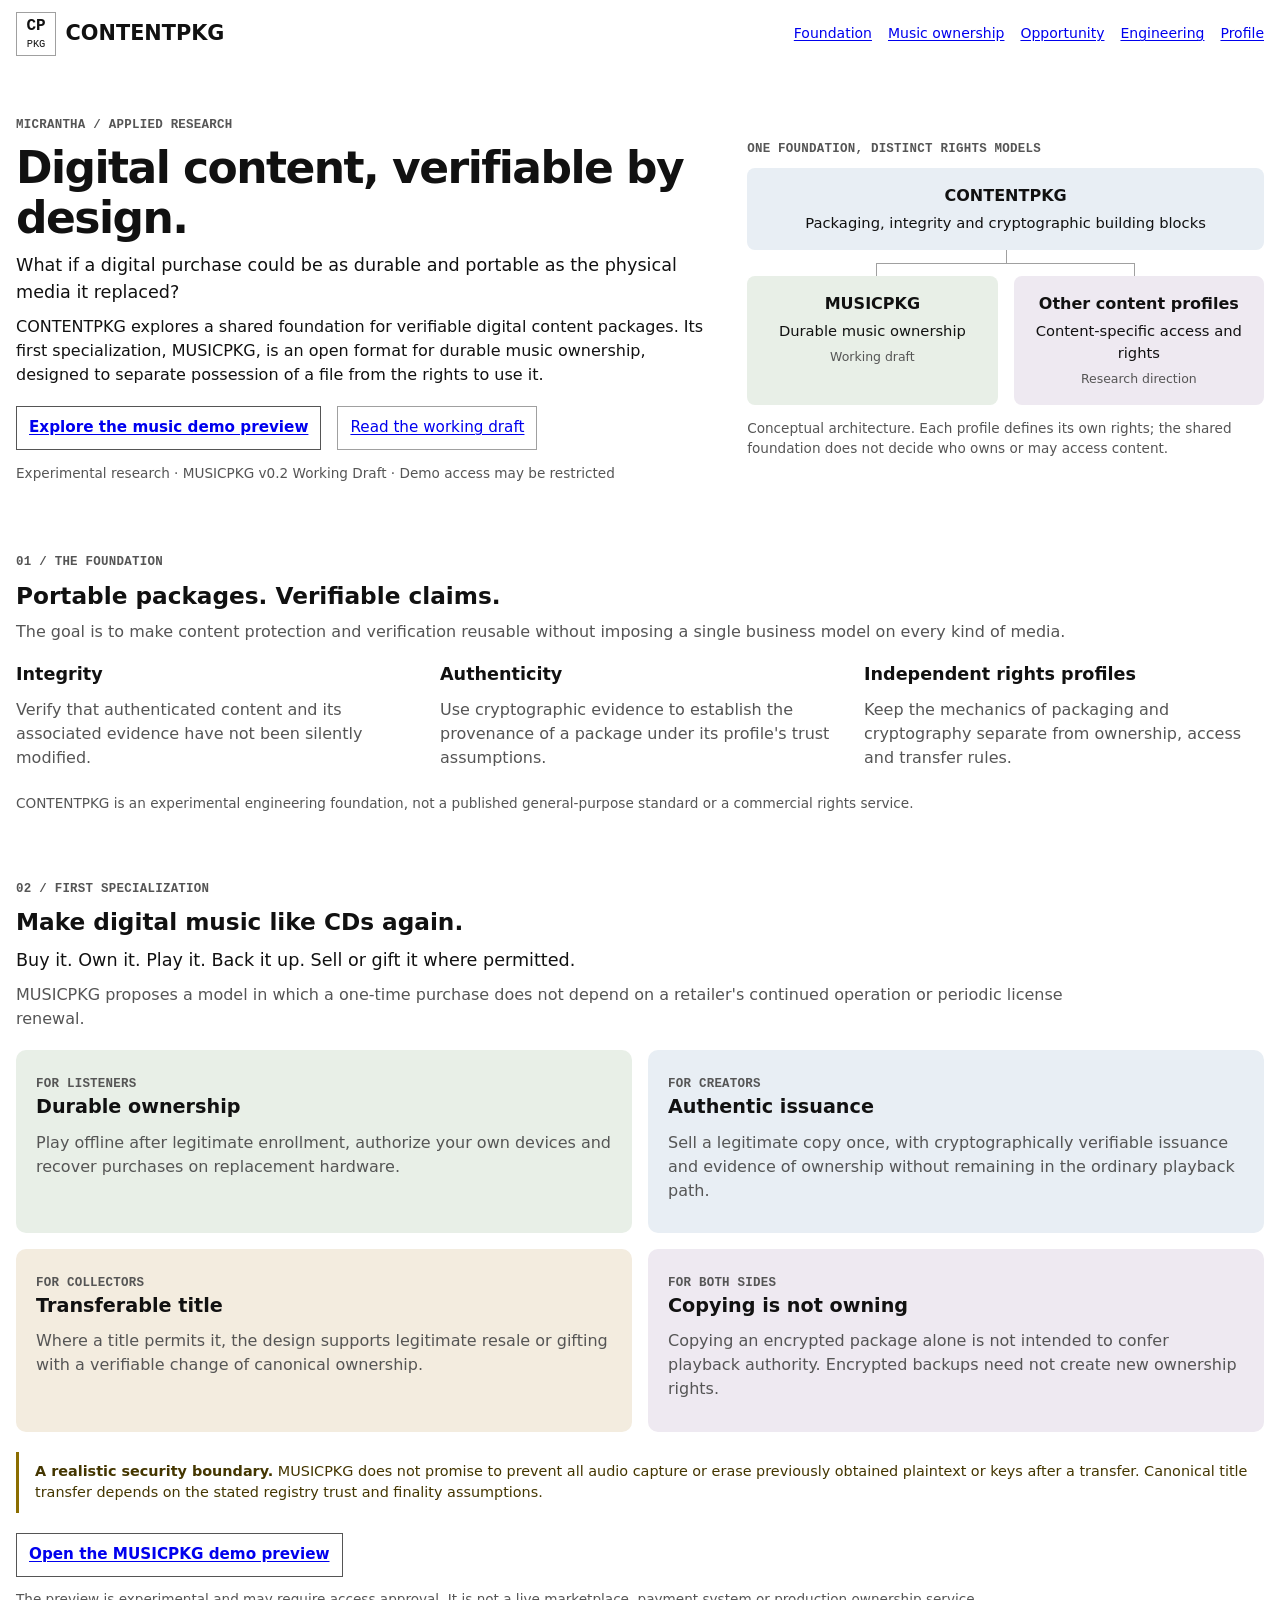
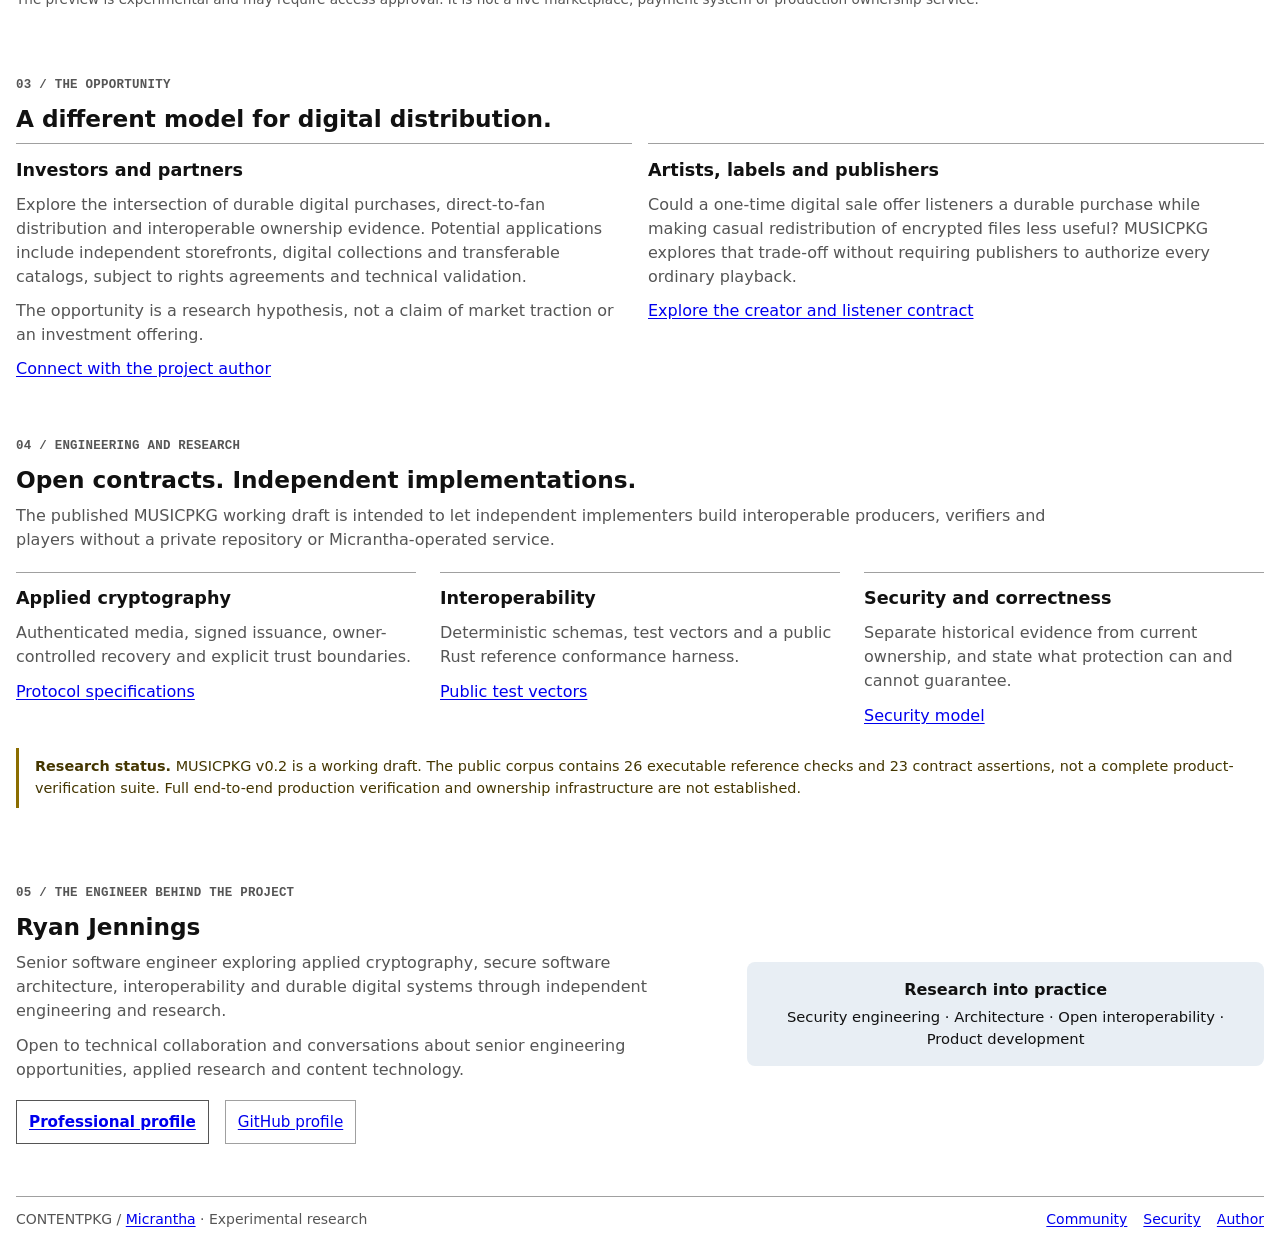
==== site/index.html @ 8ac3fd5c "feat(site): introduce Contentpkg public landing page" ====
<!doctype html>
<html lang="en" data-phyllotaxis-profile="utility" data-phyllotaxis-scheme="light">
<head>
  <!-- SPDX-License-Identifier: Apache-2.0 -->
  <meta charset="utf-8">
  <meta name="viewport" content="width=device-width, initial-scale=1">
  <meta name="theme-color" content="#ffffff">
  <meta name="description" content="CONTENTPKG explores verifiable digital content packaging. MUSICPKG is its first specialization: an open working draft for durable digital music ownership.">
  <title>CONTENTPKG — Digital content, verifiable by design</title>
  <link rel="icon" href="favicon.svg" type="image/svg+xml">
  <link rel="stylesheet" href="style.css">
</head>
<body>
  <a class="skip" href="#main">Skip to content</a>
  <header class="wrap nav">
    <a class="brand" href="./"><span class="mark" aria-hidden="true">CP<small>PKG</small></span> CONTENTPKG</a>
    <nav aria-label="Main navigation">
      <a href="#foundation">Foundation</a>
      <a href="#music">Music ownership</a>
      <a href="#opportunity">Opportunity</a>
      <a href="#engineering">Engineering</a>
      <a href="https://ryanjennin.gs/">Profile</a>
    </nav>
  </header>
  <main id="main">
    <section class="wrap hero">
      <div>
        <p class="eyebrow">Micrantha / applied research</p>
        <h1>Digital content, verifiable by design.</h1>
        <p class="lede">What if a digital purchase could be as durable and portable as the physical media it replaced?</p>
        <p>CONTENTPKG explores a shared foundation for verifiable digital content packages. Its first specialization, MUSICPKG, is an open format for durable music ownership, designed to separate possession of a file from the rights to use it.</p>
        <div class="actions">
          <a class="button primary" href="https://demo.musicpkg.micrantha.com/">Explore the music demo preview</a>
          <a class="button" href="https://github.com/hackelia-micrantha/musicpkg-community">Read the working draft</a>
        </div>
        <p class="meta">Experimental research · MUSICPKG v0.2 Working Draft · Demo access may be restricted</p>
      </div>
      <figure class="model">
        <figcaption class="eyebrow">One foundation, distinct rights models</figcaption>
        <div class="node blue"><strong>CONTENTPKG</strong><span>Packaging, integrity and cryptographic building blocks</span></div>
        <div class="connector" aria-hidden="true"></div>
        <div class="model-pair">
          <div class="node green"><strong>MUSICPKG</strong><span>Durable music ownership</span><small>Working draft</small></div>
          <div class="node lilac"><strong>Other content profiles</strong><span>Content-specific access and rights</span><small>Research direction</small></div>
        </div>
        <p class="meta">Conceptual architecture. Each profile defines its own rights; the shared foundation does not decide who owns or may access content.</p>
      </figure>
    </section>
    <section class="wrap section" id="foundation">
      <p class="eyebrow">01 / The foundation</p>
      <h2>Portable packages. Verifiable claims.</h2>
      <p class="intro">The goal is to make content protection and verification reusable without imposing a single business model on every kind of media.</p>
      <div class="grid three">
        <article><h3>Integrity</h3><p>Verify that authenticated content and its associated evidence have not been silently modified.</p></article>
        <article><h3>Authenticity</h3><p>Use cryptographic evidence to establish the provenance of a package under its profile's trust assumptions.</p></article>
        <article><h3>Independent rights profiles</h3><p>Keep the mechanics of packaging and cryptography separate from ownership, access and transfer rules.</p></article>
      </div>
      <p class="meta">CONTENTPKG is an experimental engineering foundation, not a published general-purpose standard or a commercial rights service.</p>
    </section>
    <section class="wrap section" id="music">
      <p class="eyebrow">02 / First specialization</p>
      <h2>Make digital music like CDs again.</h2>
      <p class="lede">Buy it. Own it. Play it. Back it up. Sell or gift it where permitted.</p>
      <p class="intro">MUSICPKG proposes a model in which a one-time purchase does not depend on a retailer's continued operation or periodic license renewal.</p>
      <div class="grid two">
        <article class="panel green"><span class="eyebrow">For listeners</span><h3>Durable ownership</h3><p>Play offline after legitimate enrollment, authorize your own devices and recover purchases on replacement hardware.</p></article>
        <article class="panel blue"><span class="eyebrow">For creators</span><h3>Authentic issuance</h3><p>Sell a legitimate copy once, with cryptographically verifiable issuance and evidence of ownership without remaining in the ordinary playback path.</p></article>
        <article class="panel sand"><span class="eyebrow">For collectors</span><h3>Transferable title</h3><p>Where a title permits it, the design supports legitimate resale or gifting with a verifiable change of canonical ownership.</p></article>
        <article class="panel lilac"><span class="eyebrow">For both sides</span><h3>Copying is not owning</h3><p>Copying an encrypted package alone is not intended to confer playback authority. Encrypted backups need not create new ownership rights.</p></article>
      </div>
      <div class="note"><strong>A realistic security boundary.</strong> MUSICPKG does not promise to prevent all audio capture or erase previously obtained plaintext or keys after a transfer. Canonical title transfer depends on the stated registry trust and finality assumptions.</div>
      <p><a class="button primary" href="https://demo.musicpkg.micrantha.com/">Open the MUSICPKG demo preview</a></p>
      <p class="meta">The preview is experimental and may require access approval. It is not a live marketplace, payment system or production ownership service.</p>
    </section>
    <section class="wrap section" id="opportunity">
      <p class="eyebrow">03 / The opportunity</p>
      <h2>A different model for digital distribution.</h2>
      <div class="grid two">
        <article class="edge"><h3>Investors and partners</h3><p>Explore the intersection of durable digital purchases, direct-to-fan distribution and interoperable ownership evidence. Potential applications include independent storefronts, digital collections and transferable catalogs, subject to rights agreements and technical validation.</p><p>The opportunity is a research hypothesis, not a claim of market traction or an investment offering.</p><a href="https://ryanjennin.gs/">Connect with the project author</a></article>
        <article class="edge"><h3>Artists, labels and publishers</h3><p>Could a one-time digital sale offer listeners a durable purchase while making casual redistribution of encrypted files less useful? MUSICPKG explores that trade-off without requiring publishers to authorize every ordinary playback.</p><a href="https://github.com/hackelia-micrantha/musicpkg-community/blob/main/PRODUCT.md">Explore the creator and listener contract</a></article>
      </div>
    </section>
    <section class="wrap section" id="engineering">
      <p class="eyebrow">04 / Engineering and research</p>
      <h2>Open contracts. Independent implementations.</h2>
      <p class="intro">The published MUSICPKG working draft is intended to let independent implementers build interoperable producers, verifiers and players without a private repository or Micrantha-operated service.</p>
      <div class="grid three">
        <article class="edge"><h3>Applied cryptography</h3><p>Authenticated media, signed issuance, owner-controlled recovery and explicit trust boundaries.</p><a href="https://github.com/hackelia-micrantha/musicpkg-community/tree/main/spec">Protocol specifications</a></article>
        <article class="edge"><h3>Interoperability</h3><p>Deterministic schemas, test vectors and a public Rust reference conformance harness.</p><a href="https://github.com/hackelia-micrantha/musicpkg-community/tree/main/test-vectors">Public test vectors</a></article>
        <article class="edge"><h3>Security and correctness</h3><p>Separate historical evidence from current ownership, and state what protection can and cannot guarantee.</p><a href="https://github.com/hackelia-micrantha/musicpkg-community/blob/main/SECURITY.md">Security model</a></article>
      </div>
      <div class="note"><strong>Research status.</strong> MUSICPKG v0.2 is a working draft. The public corpus contains 26 executable reference checks and 23 contract assertions, not a complete product-verification suite. Full end-to-end production verification and ownership infrastructure are not established.</div>
    </section>
    <section class="wrap section about" id="about">
      <div>
        <p class="eyebrow">05 / The engineer behind the project</p>
        <h2>Ryan Jennings</h2>
        <p>Senior software engineer exploring applied cryptography, secure software architecture, interoperability and durable digital systems through independent engineering and research.</p>
        <p>Open to technical collaboration and conversations about senior engineering opportunities, applied research and content technology.</p>
        <div class="actions"><a class="button primary" href="https://ryanjennin.gs/">Professional profile</a><a class="button" href="https://github.com/ryjen">GitHub profile</a></div>
      </div>
      <div class="node blue"><strong>Research into practice</strong><span>Security engineering · Architecture · Open interoperability · Product development</span></div>
    </section>
  </main>
  <footer class="wrap footer">
    <p>CONTENTPKG / <a href="https://micrantha.com/">Micrantha</a> · Experimental research</p>
    <nav aria-label="Footer navigation"><a href="https://github.com/hackelia-micrantha/musicpkg-community">Community</a><a href="https://github.com/hackelia-micrantha/musicpkg-community/blob/main/SECURITY.md">Security</a><a href="https://ryanjennin.gs/">Author</a></nav>
  </footer>
</body>
</html>
---- site/style.css ----
/* SPDX-License-Identifier: Apache-2.0 */
:root {
  color-scheme: light;
  --canvas: #fff;
  --ink: #111;
  --muted: #555;
  --border: #a0a0a0;
  --link: #0000ee;
  --visited: #551a8b;
  --green: #e8efe7;
  --blue: #e8eef4;
  --sand: #f3ecdf;
  --lilac: #eee9f1;
  font-family: system-ui, -apple-system, BlinkMacSystemFont, "Segoe UI", sans-serif;
  line-height: 1.5;
  color: var(--ink);
  background: var(--canvas);
}
* { box-sizing: border-box; }
body { margin: 0; }
a { color: var(--link); text-underline-offset: .15em; overflow-wrap: anywhere; }
a:visited { color: var(--visited); }
a:hover { text-decoration-thickness: 2px; }
a:focus-visible { outline: 3px solid var(--ink); outline-offset: 3px; }
.skip { position: absolute; top: .5rem; left: 1rem; padding: .5rem; background: var(--canvas); transform: translateY(-200%); }
.skip:focus { transform: none; }
.wrap { width: min(82rem, calc(100% - 2rem)); margin-inline: auto; }
.nav, .footer { display: flex; align-items: center; justify-content: space-between; flex-wrap: wrap; gap: .8rem 1.5rem; padding-block: .75rem; }
nav, .actions { display: flex; flex-wrap: wrap; gap: .65rem 1rem; align-items: center; }
nav { font-size: .875rem; }
.brand { display: inline-flex; gap: .6rem; align-items: center; font-size: 1.3rem; font-weight: 700; color: var(--ink); text-decoration: none; }
.brand:visited { color: var(--ink); }
.mark { border: 1px solid var(--border); padding: .3rem; text-align: center; min-width: 2.5rem; font: 700 1rem/1.1 ui-monospace, monospace; }
.mark small { display: block; font-size: .65rem; font-weight: 400; margin-top: .2rem; }
.hero, .about { display: grid; grid-template-columns: minmax(0, 1.15fr) minmax(0, .85fr); align-items: center; gap: 2rem; }
.hero { padding-block: 3rem 2rem; }
.section { padding-block: 1.75rem; }
h1, h2, h3, p { margin: 0 0 .65rem; }
h1 { font-size: clamp(1.75rem, 4vw, 2.75rem); line-height: 1.12; letter-spacing: -.035em; }
h2 { font-size: 1.45rem; line-height: 1.25; }
h3 { font-size: 1.1rem; line-height: 1.35; }
.eyebrow { font: 600 .78rem/1.5 ui-monospace, SFMono-Regular, Menlo, monospace; text-transform: uppercase; color: var(--muted); margin-bottom: .55rem; letter-spacing: .02em; }
.lede { font-size: 1.1rem; max-width: 44rem; }
.intro { color: var(--muted); max-width: 66rem; margin-bottom: 1.2rem; }
.meta { color: var(--muted); font-size: .85rem; margin-top: .8rem; }
.actions { margin-top: 1.15rem; }
.button { display: inline-flex; align-items: center; min-height: 44px; border: 1px solid var(--border); background: var(--canvas); padding: .4rem .75rem; font-size: .95rem; }
.primary { border-color: var(--muted); font-weight: 700; }
.model { margin: 0; min-width: 0; }
.node { text-align: center; padding: 1rem .7rem; border-radius: 8px; overflow-wrap: anywhere; }
.node strong, .node span, .node small { display: block; }
.node span { margin-top: .25rem; font-size: .92rem; }
.node small { margin-top: .4rem; color: var(--muted); font-size: .78rem; }
.connector { height: 1.6rem; position: relative; }
.connector::before { content: ""; position: absolute; left: 50%; height: 50%; border-left: 1px solid var(--border); }
.connector::after { content: ""; position: absolute; top: 50%; bottom: 0; left: 25%; right: 25%; border: 1px solid var(--border); border-bottom: 0; }
.model-pair, .grid { display: grid; gap: 1rem; }
.model-pair, .two { grid-template-columns: repeat(2, minmax(0, 1fr)); }
.three { grid-template-columns: repeat(3, minmax(0, 1fr)); gap: 1.5rem; }
.grid article { min-width: 0; }
.grid p, .about p { color: var(--muted); }
.green { background: var(--green); }
.blue { background: var(--blue); }
.sand { background: var(--sand); }
.lilac { background: var(--lilac); }
.panel { padding: 1.25rem; border-radius: 10px; }
.panel h3 { font-size: 1.2rem; }
.edge { border-top: 1px solid var(--border); padding-top: .9rem; }
.note { border-left: 3px solid #8b6d00; padding: .55rem 1rem; margin: 1.25rem 0; color: #443600; font-size: .9rem; }
.footer { border-top: 1px solid var(--border); font-size: .875rem; color: var(--muted); margin-top: 1.5rem; }
.footer p { margin: 0; }
@media (max-width: 760px) {
  .hero, .about, .three, .two { grid-template-columns: 1fr; }
  .hero { padding-block: 1.75rem; gap: 1.25rem; }
  .section { padding-block: 1.2rem; }
  .nav { align-items: flex-start; }
}
@media (max-width: 340px) {
  .model-pair { grid-template-columns: 1fr; }
  .connector { display: none; }
}
@media (forced-colors: active) {
  .node, .panel { border: 1px solid CanvasText; }
}
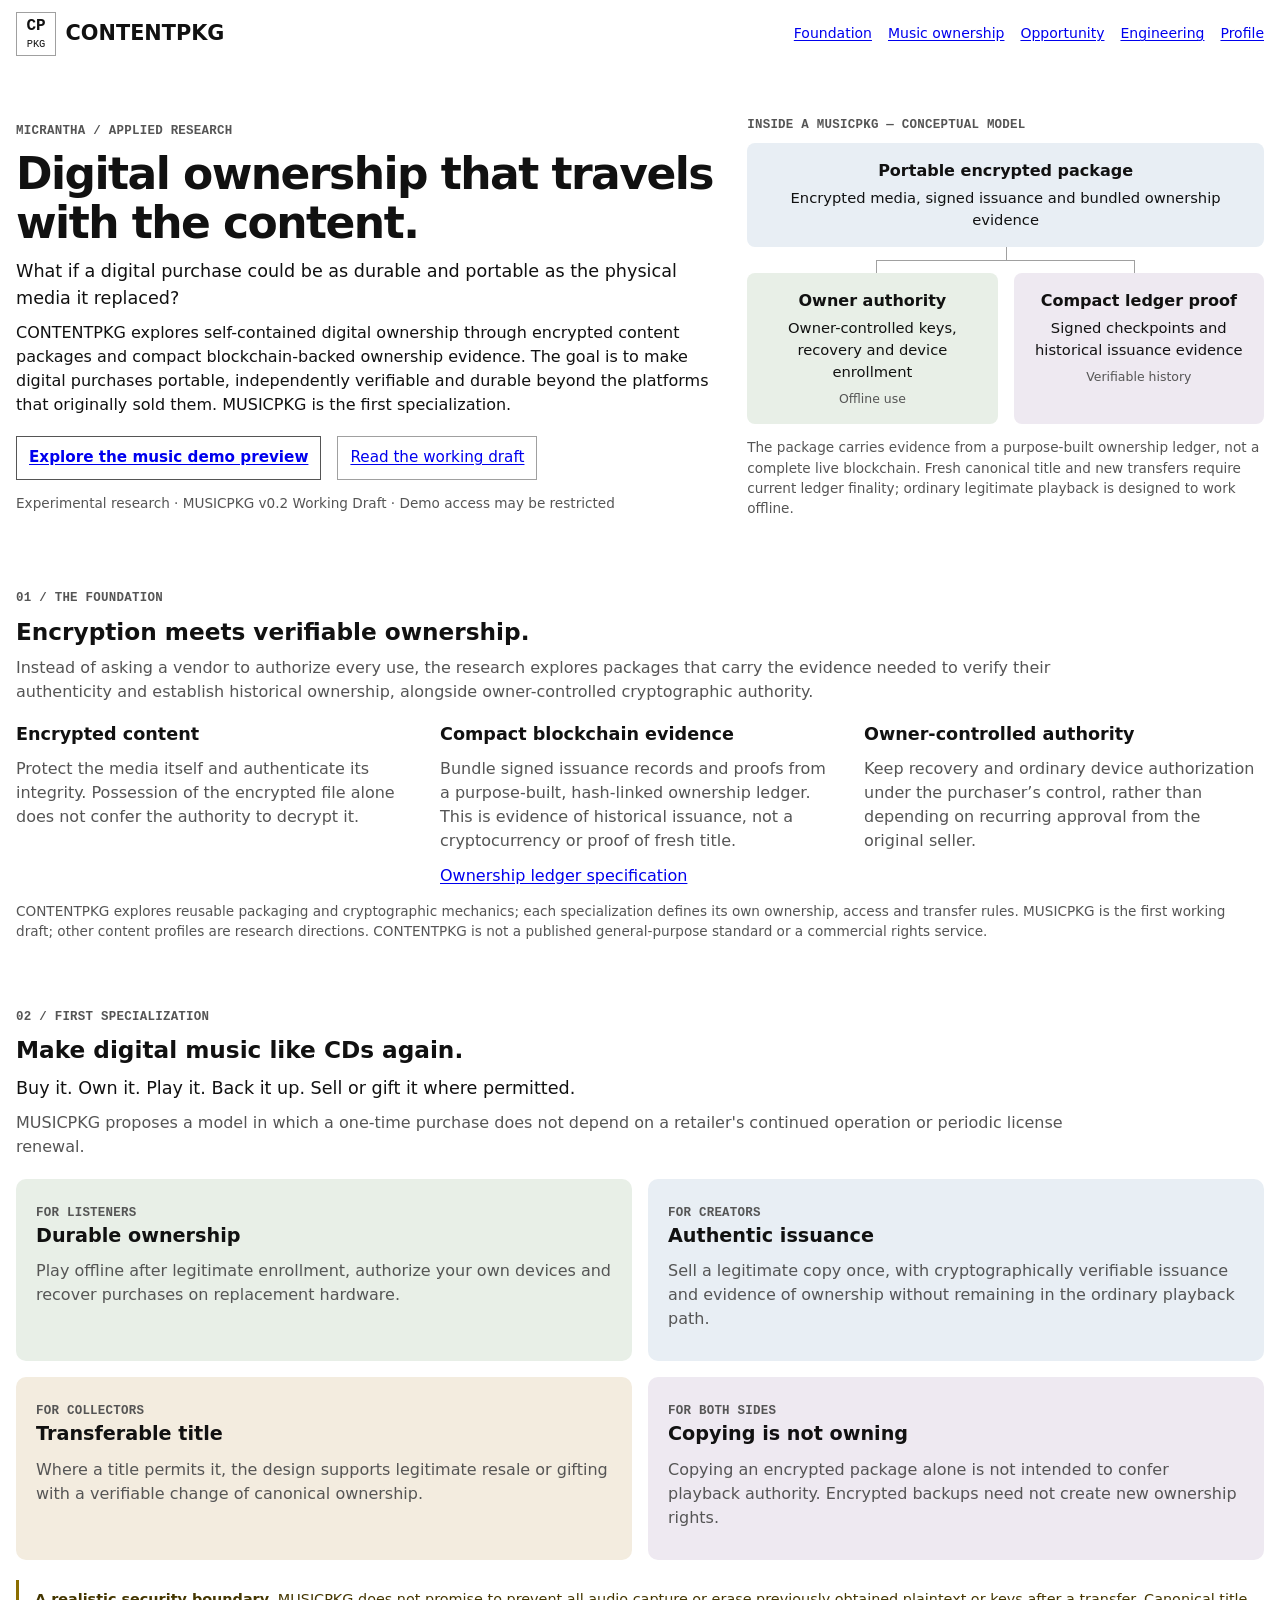
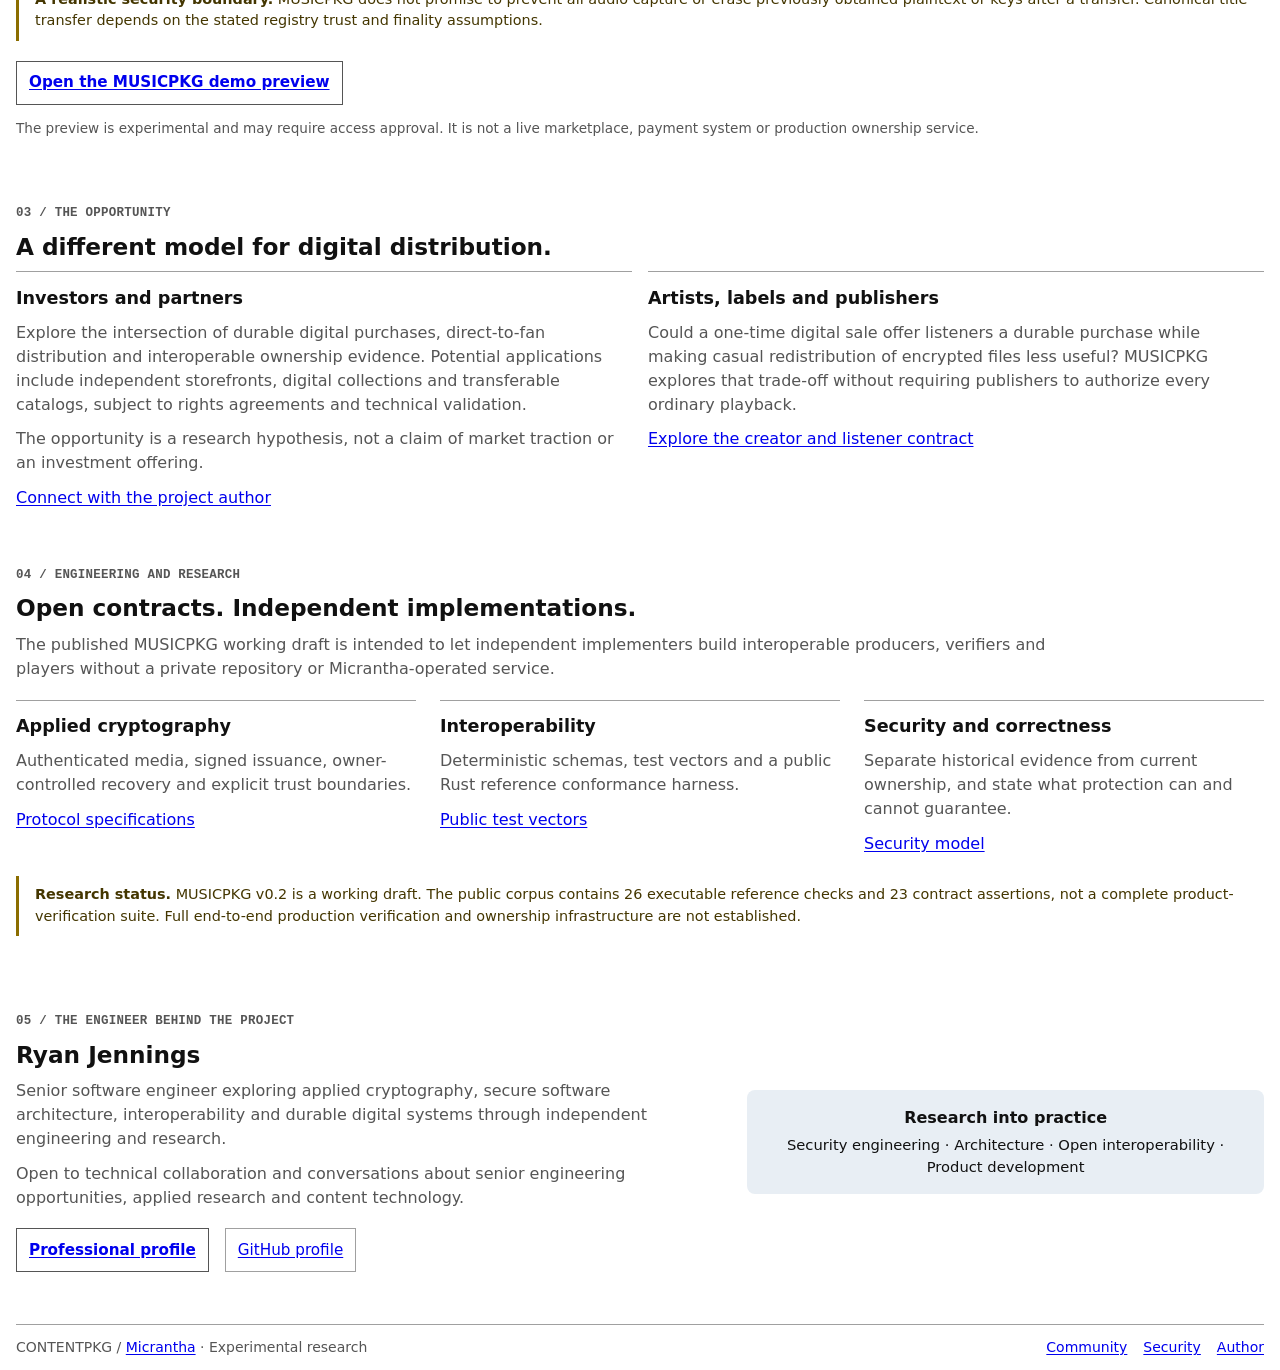
==== commit 0ed82841: "docs(site): center self-contained digital ownership and ledger evidence" ====
--- a/site/index.html
+++ b/site/index.html
@@ -5,8 +5,8 @@
   <meta charset="utf-8">
   <meta name="viewport" content="width=device-width, initial-scale=1">
   <meta name="theme-color" content="#ffffff">
-  <meta name="description" content="CONTENTPKG explores verifiable digital content packaging. MUSICPKG is its first specialization: an open working draft for durable digital music ownership.">
-  <title>CONTENTPKG — Digital content, verifiable by design</title>
+  <meta name="description" content="CONTENTPKG explores self-contained digital ownership through encrypted content packages and compact blockchain-backed ownership evidence. MUSICPKG is its first specialization.">
+  <title>CONTENTPKG — Digital ownership that travels with the content</title>
   <link rel="icon" href="favicon.svg" type="image/svg+xml">
   <link rel="stylesheet" href="style.css">
 </head>
@@ -26,9 +26,9 @@
     <section class="wrap hero">
       <div>
         <p class="eyebrow">Micrantha / applied research</p>
-        <h1>Digital content, verifiable by design.</h1>
+        <h1>Digital ownership that travels with the content.</h1>
         <p class="lede">What if a digital purchase could be as durable and portable as the physical media it replaced?</p>
-        <p>CONTENTPKG explores a shared foundation for verifiable digital content packages. Its first specialization, MUSICPKG, is an open format for durable music ownership, designed to separate possession of a file from the rights to use it.</p>
+        <p>CONTENTPKG explores self-contained digital ownership through encrypted content packages and compact blockchain-backed ownership evidence. The goal is to make digital purchases portable, independently verifiable and durable beyond the platforms that originally sold them. MUSICPKG is the first specialization.</p>
         <div class="actions">
           <a class="button primary" href="https://demo.musicpkg.micrantha.com/">Explore the music demo preview</a>
           <a class="button" href="https://github.com/hackelia-micrantha/musicpkg-community">Read the working draft</a>
@@ -36,26 +36,26 @@
         <p class="meta">Experimental research · MUSICPKG v0.2 Working Draft · Demo access may be restricted</p>
       </div>
       <figure class="model">
-        <figcaption class="eyebrow">One foundation, distinct rights models</figcaption>
-        <div class="node blue"><strong>CONTENTPKG</strong><span>Packaging, integrity and cryptographic building blocks</span></div>
+        <figcaption class="eyebrow">Inside a MUSICPKG — conceptual model</figcaption>
+        <div class="node blue"><strong>Portable encrypted package</strong><span>Encrypted media, signed issuance and bundled ownership evidence</span></div>
         <div class="connector" aria-hidden="true"></div>
         <div class="model-pair">
-          <div class="node green"><strong>MUSICPKG</strong><span>Durable music ownership</span><small>Working draft</small></div>
-          <div class="node lilac"><strong>Other content profiles</strong><span>Content-specific access and rights</span><small>Research direction</small></div>
+          <div class="node green"><strong>Owner authority</strong><span>Owner-controlled keys, recovery and device enrollment</span><small>Offline use</small></div>
+          <div class="node lilac"><strong>Compact ledger proof</strong><span>Signed checkpoints and historical issuance evidence</span><small>Verifiable history</small></div>
         </div>
-        <p class="meta">Conceptual architecture. Each profile defines its own rights; the shared foundation does not decide who owns or may access content.</p>
+        <p class="meta">The package carries evidence from a purpose-built ownership ledger, not a complete live blockchain. Fresh canonical title and new transfers require current ledger finality; ordinary legitimate playback is designed to work offline.</p>
       </figure>
     </section>
     <section class="wrap section" id="foundation">
       <p class="eyebrow">01 / The foundation</p>
-      <h2>Portable packages. Verifiable claims.</h2>
-      <p class="intro">The goal is to make content protection and verification reusable without imposing a single business model on every kind of media.</p>
+      <h2>Encryption meets verifiable ownership.</h2>
+      <p class="intro">Instead of asking a vendor to authorize every use, the research explores packages that carry the evidence needed to verify their authenticity and establish historical ownership, alongside owner-controlled cryptographic authority.</p>
       <div class="grid three">
-        <article><h3>Integrity</h3><p>Verify that authenticated content and its associated evidence have not been silently modified.</p></article>
-        <article><h3>Authenticity</h3><p>Use cryptographic evidence to establish the provenance of a package under its profile's trust assumptions.</p></article>
-        <article><h3>Independent rights profiles</h3><p>Keep the mechanics of packaging and cryptography separate from ownership, access and transfer rules.</p></article>
+        <article><h3>Encrypted content</h3><p>Protect the media itself and authenticate its integrity. Possession of the encrypted file alone does not confer the authority to decrypt it.</p></article>
+        <article><h3>Compact blockchain evidence</h3><p>Bundle signed issuance records and proofs from a purpose-built, hash-linked ownership ledger. This is evidence of historical issuance, not a cryptocurrency or proof of fresh title.</p><a href="https://github.com/hackelia-micrantha/musicpkg-community/blob/main/spec/ledger-v0.2.md">Ownership ledger specification</a></article>
+        <article><h3>Owner-controlled authority</h3><p>Keep recovery and ordinary device authorization under the purchaser’s control, rather than depending on recurring approval from the original seller.</p></article>
       </div>
-      <p class="meta">CONTENTPKG is an experimental engineering foundation, not a published general-purpose standard or a commercial rights service.</p>
+      <p class="meta">CONTENTPKG explores reusable packaging and cryptographic mechanics; each specialization defines its own ownership, access and transfer rules. MUSICPKG is the first working draft; other content profiles are research directions. CONTENTPKG is not a published general-purpose standard or a commercial rights service.</p>
     </section>
     <section class="wrap section" id="music">
       <p class="eyebrow">02 / First specialization</p>
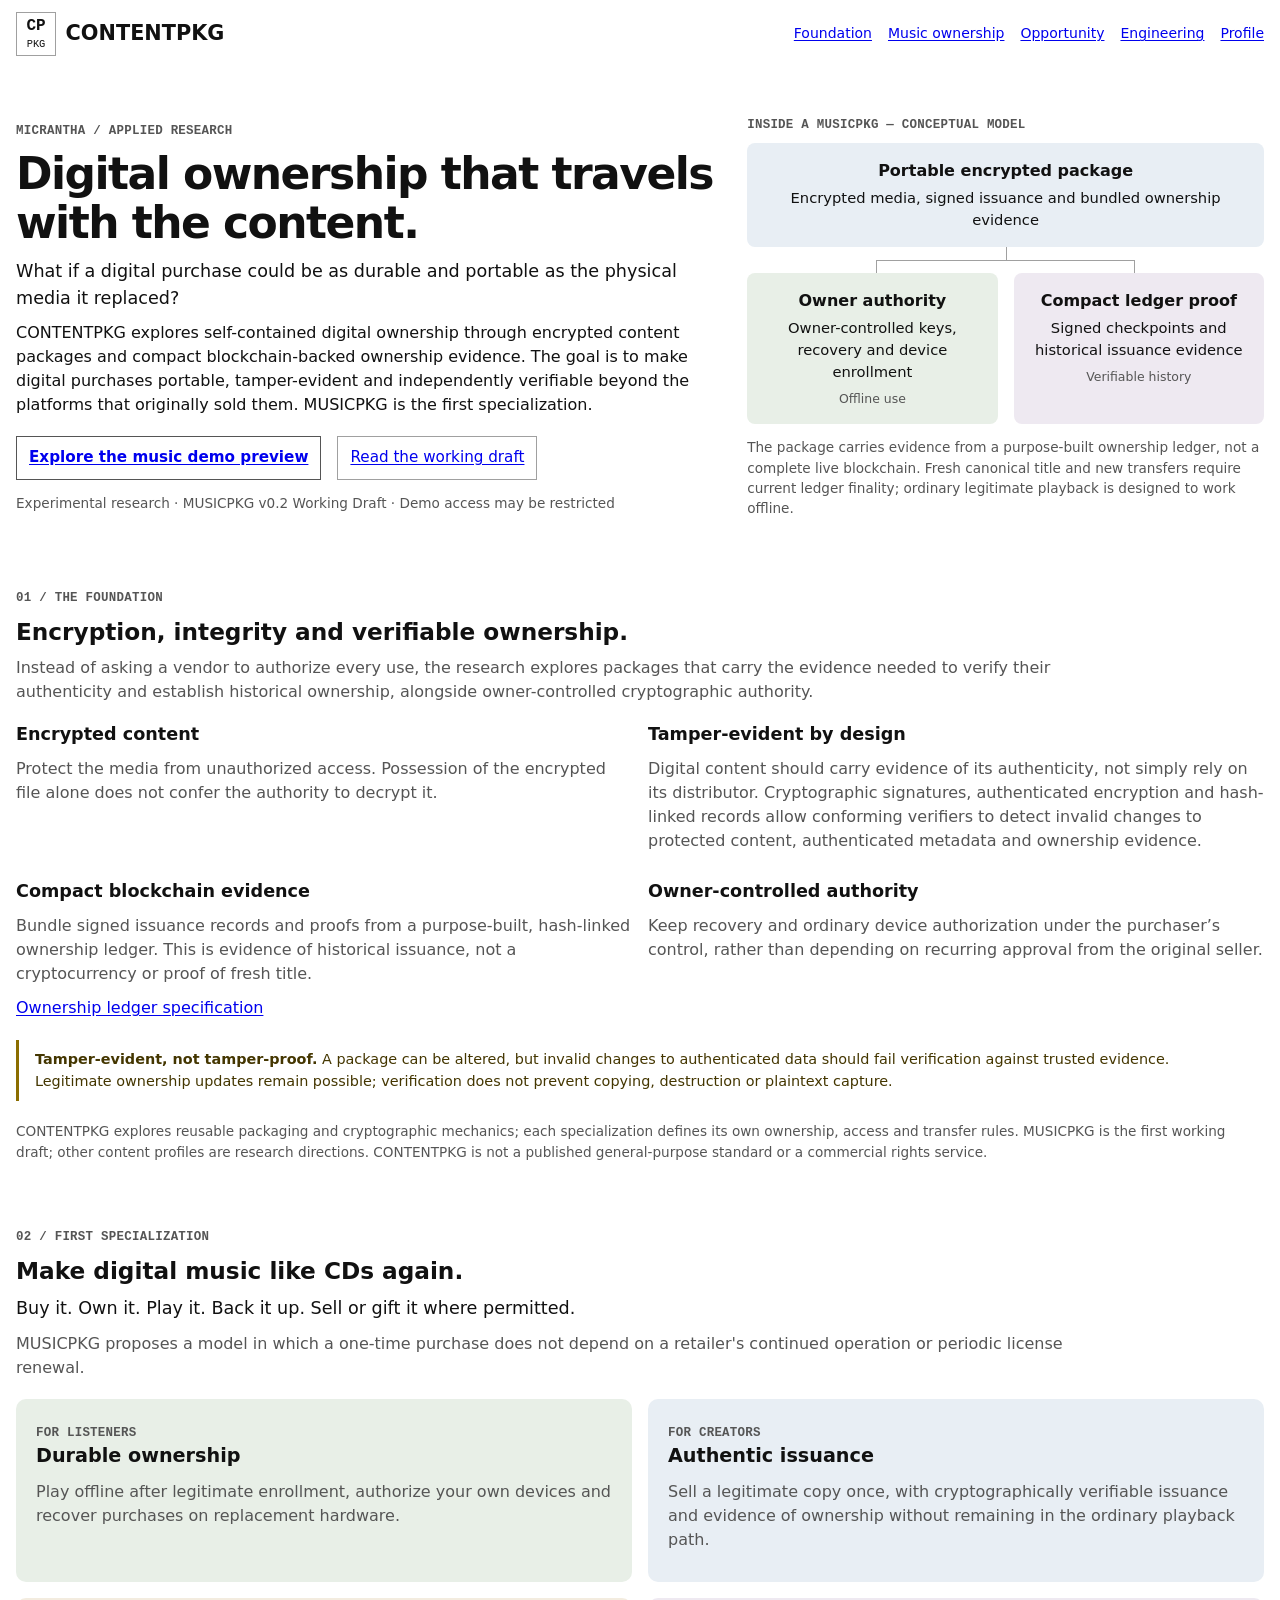
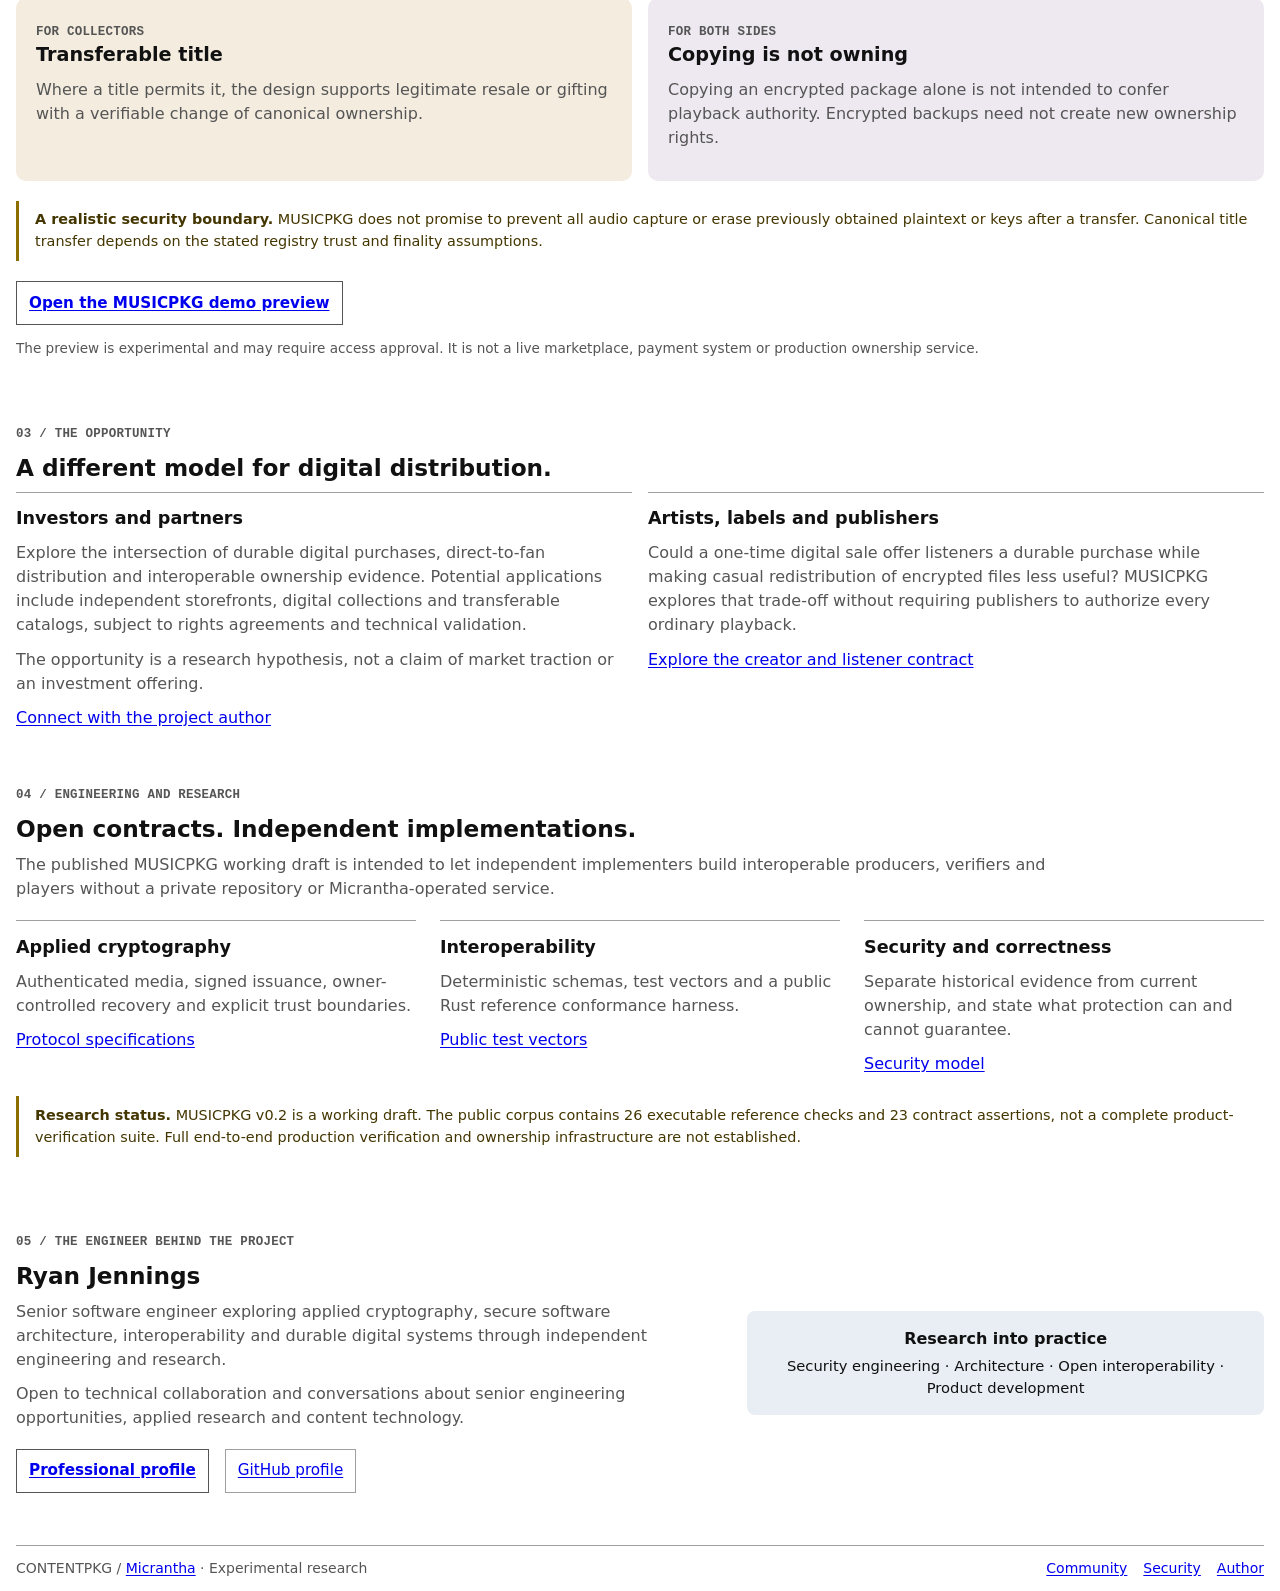
==== commit a4fb3156: "docs(site): make tamper-evidence explicit in the foundation" ====
--- a/site/index.html
+++ b/site/index.html
@@ -28,10 +28,10 @@
         <p class="eyebrow">Micrantha / applied research</p>
         <h1>Digital ownership that travels with the content.</h1>
         <p class="lede">What if a digital purchase could be as durable and portable as the physical media it replaced?</p>
-        <p>CONTENTPKG explores self-contained digital ownership through encrypted content packages and compact blockchain-backed ownership evidence. The goal is to make digital purchases portable, independently verifiable and durable beyond the platforms that originally sold them. MUSICPKG is the first specialization.</p>
+        <p>CONTENTPKG explores self-contained digital ownership through encrypted content packages and compact blockchain-backed ownership evidence. The goal is to make digital purchases portable, tamper-evident and independently verifiable beyond the platforms that originally sold them. MUSICPKG is the first specialization.</p>
         <div class="actions">
           <a class="button primary" href="https://demo.musicpkg.micrantha.com/">Explore the music demo preview</a>
-          <a class="button" href="https://github.com/hackelia-micrantha/musicpkg-community">Read the working draft</a>
+          <a class="button" href="https://github.com/hackelia-micrantha/contentpkg-community">Read the working draft</a>
         </div>
         <p class="meta">Experimental research · MUSICPKG v0.2 Working Draft · Demo access may be restricted</p>
       </div>
@@ -48,13 +48,15 @@
     </section>
     <section class="wrap section" id="foundation">
       <p class="eyebrow">01 / The foundation</p>
-      <h2>Encryption meets verifiable ownership.</h2>
+      <h2>Encryption, integrity and verifiable ownership.</h2>
       <p class="intro">Instead of asking a vendor to authorize every use, the research explores packages that carry the evidence needed to verify their authenticity and establish historical ownership, alongside owner-controlled cryptographic authority.</p>
-      <div class="grid three">
-        <article><h3>Encrypted content</h3><p>Protect the media itself and authenticate its integrity. Possession of the encrypted file alone does not confer the authority to decrypt it.</p></article>
-        <article><h3>Compact blockchain evidence</h3><p>Bundle signed issuance records and proofs from a purpose-built, hash-linked ownership ledger. This is evidence of historical issuance, not a cryptocurrency or proof of fresh title.</p><a href="https://github.com/hackelia-micrantha/musicpkg-community/blob/main/spec/ledger-v0.2.md">Ownership ledger specification</a></article>
+      <div class="grid two">
+        <article><h3>Encrypted content</h3><p>Protect the media from unauthorized access. Possession of the encrypted file alone does not confer the authority to decrypt it.</p></article>
+        <article><h3>Tamper-evident by design</h3><p>Digital content should carry evidence of its authenticity, not simply rely on its distributor. Cryptographic signatures, authenticated encryption and hash-linked records allow conforming verifiers to detect invalid changes to protected content, authenticated metadata and ownership evidence.</p></article>
+        <article><h3>Compact blockchain evidence</h3><p>Bundle signed issuance records and proofs from a purpose-built, hash-linked ownership ledger. This is evidence of historical issuance, not a cryptocurrency or proof of fresh title.</p><a href="https://github.com/hackelia-micrantha/contentpkg-community/blob/main/spec/ledger-v0.2.md">Ownership ledger specification</a></article>
         <article><h3>Owner-controlled authority</h3><p>Keep recovery and ordinary device authorization under the purchaser’s control, rather than depending on recurring approval from the original seller.</p></article>
       </div>
+      <div class="note"><strong>Tamper-evident, not tamper-proof.</strong> A package can be altered, but invalid changes to authenticated data should fail verification against trusted evidence. Legitimate ownership updates remain possible; verification does not prevent copying, destruction or plaintext capture.</div>
       <p class="meta">CONTENTPKG explores reusable packaging and cryptographic mechanics; each specialization defines its own ownership, access and transfer rules. MUSICPKG is the first working draft; other content profiles are research directions. CONTENTPKG is not a published general-purpose standard or a commercial rights service.</p>
     </section>
     <section class="wrap section" id="music">
@@ -77,7 +79,7 @@
       <h2>A different model for digital distribution.</h2>
       <div class="grid two">
         <article class="edge"><h3>Investors and partners</h3><p>Explore the intersection of durable digital purchases, direct-to-fan distribution and interoperable ownership evidence. Potential applications include independent storefronts, digital collections and transferable catalogs, subject to rights agreements and technical validation.</p><p>The opportunity is a research hypothesis, not a claim of market traction or an investment offering.</p><a href="https://ryanjennin.gs/">Connect with the project author</a></article>
-        <article class="edge"><h3>Artists, labels and publishers</h3><p>Could a one-time digital sale offer listeners a durable purchase while making casual redistribution of encrypted files less useful? MUSICPKG explores that trade-off without requiring publishers to authorize every ordinary playback.</p><a href="https://github.com/hackelia-micrantha/musicpkg-community/blob/main/PRODUCT.md">Explore the creator and listener contract</a></article>
+        <article class="edge"><h3>Artists, labels and publishers</h3><p>Could a one-time digital sale offer listeners a durable purchase while making casual redistribution of encrypted files less useful? MUSICPKG explores that trade-off without requiring publishers to authorize every ordinary playback.</p><a href="https://github.com/hackelia-micrantha/contentpkg-community/blob/main/PRODUCT.md">Explore the creator and listener contract</a></article>
       </div>
     </section>
     <section class="wrap section" id="engineering">
@@ -85,9 +87,9 @@
       <h2>Open contracts. Independent implementations.</h2>
       <p class="intro">The published MUSICPKG working draft is intended to let independent implementers build interoperable producers, verifiers and players without a private repository or Micrantha-operated service.</p>
       <div class="grid three">
-        <article class="edge"><h3>Applied cryptography</h3><p>Authenticated media, signed issuance, owner-controlled recovery and explicit trust boundaries.</p><a href="https://github.com/hackelia-micrantha/musicpkg-community/tree/main/spec">Protocol specifications</a></article>
-        <article class="edge"><h3>Interoperability</h3><p>Deterministic schemas, test vectors and a public Rust reference conformance harness.</p><a href="https://github.com/hackelia-micrantha/musicpkg-community/tree/main/test-vectors">Public test vectors</a></article>
-        <article class="edge"><h3>Security and correctness</h3><p>Separate historical evidence from current ownership, and state what protection can and cannot guarantee.</p><a href="https://github.com/hackelia-micrantha/musicpkg-community/blob/main/SECURITY.md">Security model</a></article>
+        <article class="edge"><h3>Applied cryptography</h3><p>Authenticated media, signed issuance, owner-controlled recovery and explicit trust boundaries.</p><a href="https://github.com/hackelia-micrantha/contentpkg-community/tree/main/spec">Protocol specifications</a></article>
+        <article class="edge"><h3>Interoperability</h3><p>Deterministic schemas, test vectors and a public Rust reference conformance harness.</p><a href="https://github.com/hackelia-micrantha/contentpkg-community/tree/main/test-vectors">Public test vectors</a></article>
+        <article class="edge"><h3>Security and correctness</h3><p>Separate historical evidence from current ownership, and state what protection can and cannot guarantee.</p><a href="https://github.com/hackelia-micrantha/contentpkg-community/blob/main/SECURITY.md">Security model</a></article>
       </div>
       <div class="note"><strong>Research status.</strong> MUSICPKG v0.2 is a working draft. The public corpus contains 26 executable reference checks and 23 contract assertions, not a complete product-verification suite. Full end-to-end production verification and ownership infrastructure are not established.</div>
     </section>
@@ -104,7 +106,7 @@
   </main>
   <footer class="wrap footer">
     <p>CONTENTPKG / <a href="https://micrantha.com/">Micrantha</a> · Experimental research</p>
-    <nav aria-label="Footer navigation"><a href="https://github.com/hackelia-micrantha/musicpkg-community">Community</a><a href="https://github.com/hackelia-micrantha/musicpkg-community/blob/main/SECURITY.md">Security</a><a href="https://ryanjennin.gs/">Author</a></nav>
+    <nav aria-label="Footer navigation"><a href="https://github.com/hackelia-micrantha/contentpkg-community">Community</a><a href="https://github.com/hackelia-micrantha/contentpkg-community/blob/main/SECURITY.md">Security</a><a href="https://ryanjennin.gs/">Author</a></nav>
   </footer>
 </body>
 </html>
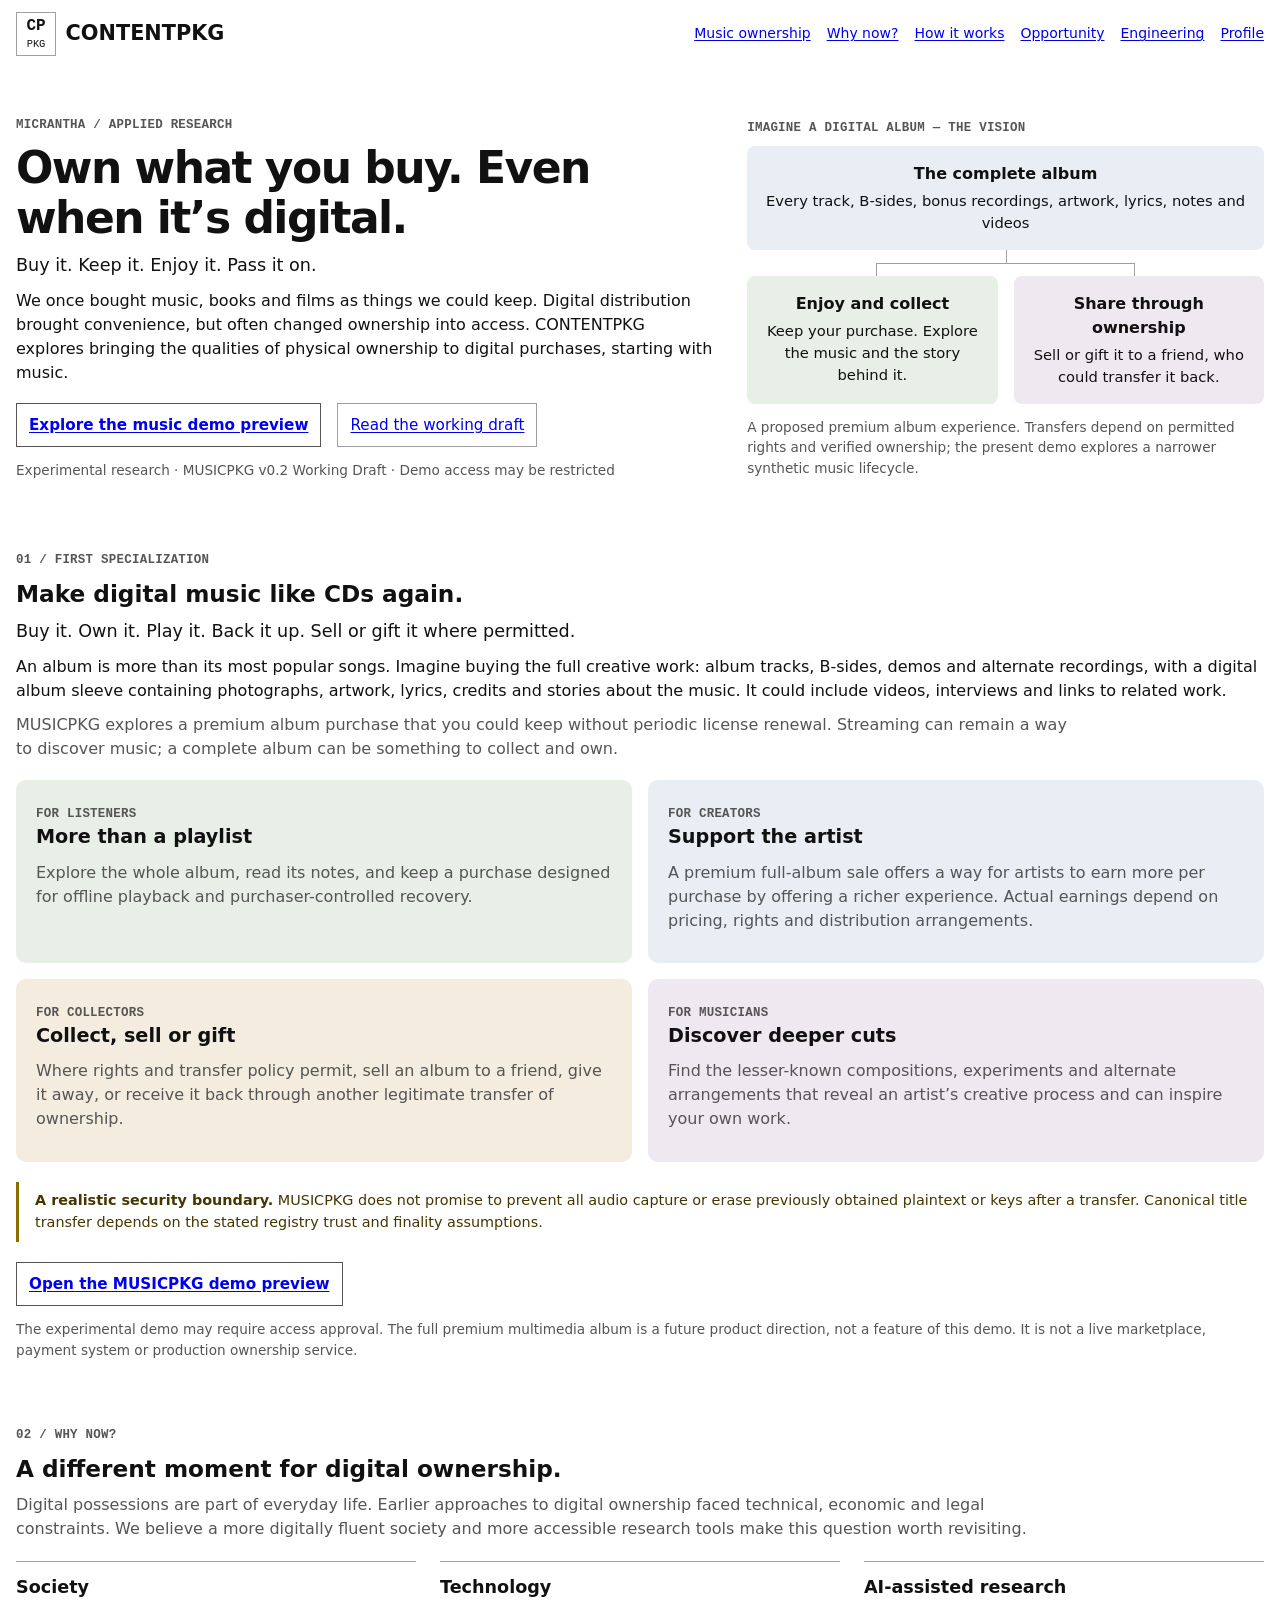
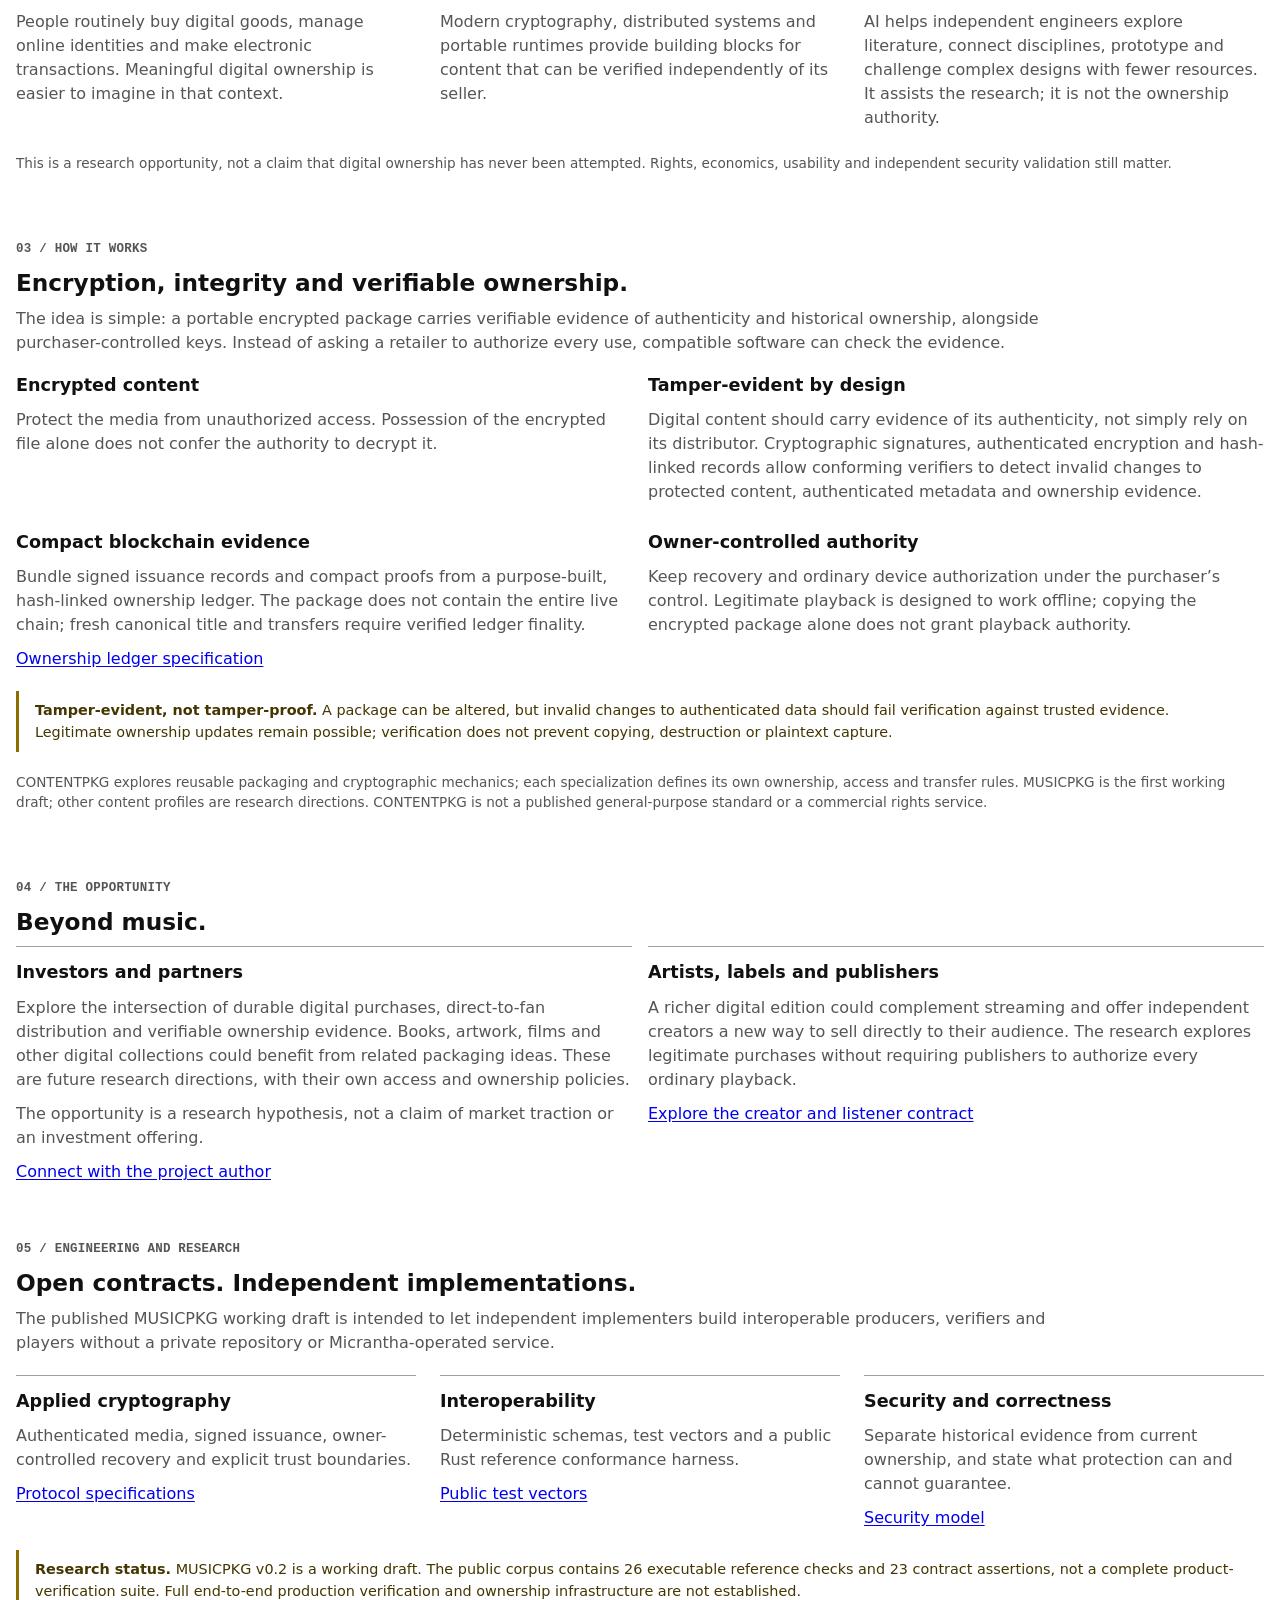
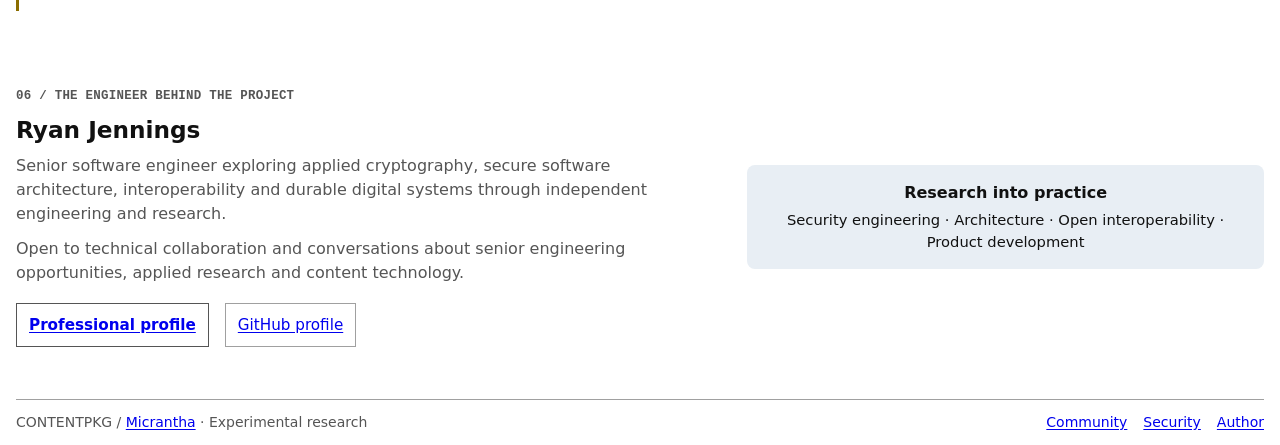
==== commit 380b60de: "docs(site): lead with digital album ownership and research opportunity" ====
--- a/site/index.html
+++ b/site/index.html
@@ -5,8 +5,8 @@
   <meta charset="utf-8">
   <meta name="viewport" content="width=device-width, initial-scale=1">
   <meta name="theme-color" content="#ffffff">
-  <meta name="description" content="CONTENTPKG explores self-contained digital ownership through encrypted content packages and compact blockchain-backed ownership evidence. MUSICPKG is its first specialization.">
-  <title>CONTENTPKG — Digital ownership that travels with the content</title>
+  <meta name="description" content="CONTENTPKG explores how to own what you buy, even when it is digital. MUSICPKG reimagines the album as a complete, collectible artistic experience.">
+  <title>CONTENTPKG — Own what you buy, even when it is digital</title>
   <link rel="icon" href="favicon.svg" type="image/svg+xml">
   <link rel="stylesheet" href="style.css">
 </head>
@@ -15,8 +15,9 @@
   <header class="wrap nav">
     <a class="brand" href="./"><span class="mark" aria-hidden="true">CP<small>PKG</small></span> CONTENTPKG</a>
     <nav aria-label="Main navigation">
-      <a href="#foundation">Foundation</a>
       <a href="#music">Music ownership</a>
+      <a href="#why-now">Why now?</a>
+      <a href="#foundation">How it works</a>
       <a href="#opportunity">Opportunity</a>
       <a href="#engineering">Engineering</a>
       <a href="https://ryanjennin.gs/">Profile</a>
@@ -26,9 +27,9 @@
     <section class="wrap hero">
       <div>
         <p class="eyebrow">Micrantha / applied research</p>
-        <h1>Digital ownership that travels with the content.</h1>
-        <p class="lede">What if a digital purchase could be as durable and portable as the physical media it replaced?</p>
-        <p>CONTENTPKG explores self-contained digital ownership through encrypted content packages and compact blockchain-backed ownership evidence. The goal is to make digital purchases portable, tamper-evident and independently verifiable beyond the platforms that originally sold them. MUSICPKG is the first specialization.</p>
+        <h1>Own what you buy. Even when it’s digital.</h1>
+        <p class="lede">Buy it. Keep it. Enjoy it. Pass it on.</p>
+        <p>We once bought music, books and films as things we could keep. Digital distribution brought convenience, but often changed ownership into access. CONTENTPKG explores bringing the qualities of physical ownership to digital purchases, starting with music.</p>
         <div class="actions">
           <a class="button primary" href="https://demo.musicpkg.micrantha.com/">Explore the music demo preview</a>
           <a class="button" href="https://github.com/hackelia-micrantha/contentpkg-community">Read the working draft</a>
@@ -36,54 +37,66 @@
         <p class="meta">Experimental research · MUSICPKG v0.2 Working Draft · Demo access may be restricted</p>
       </div>
       <figure class="model">
-        <figcaption class="eyebrow">Inside a MUSICPKG — conceptual model</figcaption>
-        <div class="node blue"><strong>Portable encrypted package</strong><span>Encrypted media, signed issuance and bundled ownership evidence</span></div>
+        <figcaption class="eyebrow">Imagine a digital album — the vision</figcaption>
+        <div class="node blue"><strong>The complete album</strong><span>Every track, B-sides, bonus recordings, artwork, lyrics, notes and videos</span></div>
         <div class="connector" aria-hidden="true"></div>
         <div class="model-pair">
-          <div class="node green"><strong>Owner authority</strong><span>Owner-controlled keys, recovery and device enrollment</span><small>Offline use</small></div>
-          <div class="node lilac"><strong>Compact ledger proof</strong><span>Signed checkpoints and historical issuance evidence</span><small>Verifiable history</small></div>
+          <div class="node green"><strong>Enjoy and collect</strong><span>Keep your purchase. Explore the music and the story behind it.</span></div>
+          <div class="node lilac"><strong>Share through ownership</strong><span>Sell or gift it to a friend, who could transfer it back.</span></div>
         </div>
-        <p class="meta">The package carries evidence from a purpose-built ownership ledger, not a complete live blockchain. Fresh canonical title and new transfers require current ledger finality; ordinary legitimate playback is designed to work offline.</p>
+        <p class="meta">A proposed premium album experience. Transfers depend on permitted rights and verified ownership; the present demo explores a narrower synthetic music lifecycle.</p>
       </figure>
     </section>
+    <section class="wrap section" id="music">
+      <p class="eyebrow">01 / First specialization</p>
+      <h2>Make digital music like CDs again.</h2>
+      <p class="lede">Buy it. Own it. Play it. Back it up. Sell or gift it where permitted.</p>
+      <p>An album is more than its most popular songs. Imagine buying the full creative work: album tracks, B-sides, demos and alternate recordings, with a digital album sleeve containing photographs, artwork, lyrics, credits and stories about the music. It could include videos, interviews and links to related work.</p>
+      <p class="intro">MUSICPKG explores a premium album purchase that you could keep without periodic license renewal. Streaming can remain a way to discover music; a complete album can be something to collect and own.</p>
+      <div class="grid two">
+        <article class="panel green"><span class="eyebrow">For listeners</span><h3>More than a playlist</h3><p>Explore the whole album, read its notes, and keep a purchase designed for offline playback and purchaser-controlled recovery.</p></article>
+        <article class="panel blue"><span class="eyebrow">For creators</span><h3>Support the artist</h3><p>A premium full-album sale offers a way for artists to earn more per purchase by offering a richer experience. Actual earnings depend on pricing, rights and distribution arrangements.</p></article>
+        <article class="panel sand"><span class="eyebrow">For collectors</span><h3>Collect, sell or gift</h3><p>Where rights and transfer policy permit, sell an album to a friend, give it away, or receive it back through another legitimate transfer of ownership.</p></article>
+        <article class="panel lilac"><span class="eyebrow">For musicians</span><h3>Discover deeper cuts</h3><p>Find the lesser-known compositions, experiments and alternate arrangements that reveal an artist’s creative process and can inspire your own work.</p></article>
+      </div>
+      <div class="note"><strong>A realistic security boundary.</strong> MUSICPKG does not promise to prevent all audio capture or erase previously obtained plaintext or keys after a transfer. Canonical title transfer depends on the stated registry trust and finality assumptions.</div>
+      <p><a class="button primary" href="https://demo.musicpkg.micrantha.com/">Open the MUSICPKG demo preview</a></p>
+      <p class="meta">The experimental demo may require access approval. The full premium multimedia album is a future product direction, not a feature of this demo. It is not a live marketplace, payment system or production ownership service.</p>
+    </section>
+    <section class="wrap section" id="why-now">
+      <p class="eyebrow">02 / Why now?</p>
+      <h2>A different moment for digital ownership.</h2>
+      <p class="intro">Digital possessions are part of everyday life. Earlier approaches to digital ownership faced technical, economic and legal constraints. We believe a more digitally fluent society and more accessible research tools make this question worth revisiting.</p>
+      <div class="grid three">
+        <article class="edge"><h3>Society</h3><p>People routinely buy digital goods, manage online identities and make electronic transactions. Meaningful digital ownership is easier to imagine in that context.</p></article>
+        <article class="edge"><h3>Technology</h3><p>Modern cryptography, distributed systems and portable runtimes provide building blocks for content that can be verified independently of its seller.</p></article>
+        <article class="edge"><h3>AI-assisted research</h3><p>AI helps independent engineers explore literature, connect disciplines, prototype and challenge complex designs with fewer resources. It assists the research; it is not the ownership authority.</p></article>
+      </div>
+      <p class="meta">This is a research opportunity, not a claim that digital ownership has never been attempted. Rights, economics, usability and independent security validation still matter.</p>
+    </section>
     <section class="wrap section" id="foundation">
-      <p class="eyebrow">01 / The foundation</p>
+      <p class="eyebrow">03 / How it works</p>
       <h2>Encryption, integrity and verifiable ownership.</h2>
-      <p class="intro">Instead of asking a vendor to authorize every use, the research explores packages that carry the evidence needed to verify their authenticity and establish historical ownership, alongside owner-controlled cryptographic authority.</p>
+      <p class="intro">The idea is simple: a portable encrypted package carries verifiable evidence of authenticity and historical ownership, alongside purchaser-controlled keys. Instead of asking a retailer to authorize every use, compatible software can check the evidence.</p>
       <div class="grid two">
         <article><h3>Encrypted content</h3><p>Protect the media from unauthorized access. Possession of the encrypted file alone does not confer the authority to decrypt it.</p></article>
         <article><h3>Tamper-evident by design</h3><p>Digital content should carry evidence of its authenticity, not simply rely on its distributor. Cryptographic signatures, authenticated encryption and hash-linked records allow conforming verifiers to detect invalid changes to protected content, authenticated metadata and ownership evidence.</p></article>
-        <article><h3>Compact blockchain evidence</h3><p>Bundle signed issuance records and proofs from a purpose-built, hash-linked ownership ledger. This is evidence of historical issuance, not a cryptocurrency or proof of fresh title.</p><a href="https://github.com/hackelia-micrantha/contentpkg-community/blob/main/spec/ledger-v0.2.md">Ownership ledger specification</a></article>
-        <article><h3>Owner-controlled authority</h3><p>Keep recovery and ordinary device authorization under the purchaser’s control, rather than depending on recurring approval from the original seller.</p></article>
+        <article><h3>Compact blockchain evidence</h3><p>Bundle signed issuance records and compact proofs from a purpose-built, hash-linked ownership ledger. The package does not contain the entire live chain; fresh canonical title and transfers require verified ledger finality.</p><a href="https://github.com/hackelia-micrantha/contentpkg-community/blob/main/spec/ledger-v0.2.md">Ownership ledger specification</a></article>
+        <article><h3>Owner-controlled authority</h3><p>Keep recovery and ordinary device authorization under the purchaser’s control. Legitimate playback is designed to work offline; copying the encrypted package alone does not grant playback authority.</p></article>
       </div>
       <div class="note"><strong>Tamper-evident, not tamper-proof.</strong> A package can be altered, but invalid changes to authenticated data should fail verification against trusted evidence. Legitimate ownership updates remain possible; verification does not prevent copying, destruction or plaintext capture.</div>
       <p class="meta">CONTENTPKG explores reusable packaging and cryptographic mechanics; each specialization defines its own ownership, access and transfer rules. MUSICPKG is the first working draft; other content profiles are research directions. CONTENTPKG is not a published general-purpose standard or a commercial rights service.</p>
     </section>
-    <section class="wrap section" id="music">
-      <p class="eyebrow">02 / First specialization</p>
-      <h2>Make digital music like CDs again.</h2>
-      <p class="lede">Buy it. Own it. Play it. Back it up. Sell or gift it where permitted.</p>
-      <p class="intro">MUSICPKG proposes a model in which a one-time purchase does not depend on a retailer's continued operation or periodic license renewal.</p>
+    <section class="wrap section" id="opportunity">
+      <p class="eyebrow">04 / The opportunity</p>
+      <h2>Beyond music.</h2>
       <div class="grid two">
-        <article class="panel green"><span class="eyebrow">For listeners</span><h3>Durable ownership</h3><p>Play offline after legitimate enrollment, authorize your own devices and recover purchases on replacement hardware.</p></article>
-        <article class="panel blue"><span class="eyebrow">For creators</span><h3>Authentic issuance</h3><p>Sell a legitimate copy once, with cryptographically verifiable issuance and evidence of ownership without remaining in the ordinary playback path.</p></article>
-        <article class="panel sand"><span class="eyebrow">For collectors</span><h3>Transferable title</h3><p>Where a title permits it, the design supports legitimate resale or gifting with a verifiable change of canonical ownership.</p></article>
-        <article class="panel lilac"><span class="eyebrow">For both sides</span><h3>Copying is not owning</h3><p>Copying an encrypted package alone is not intended to confer playback authority. Encrypted backups need not create new ownership rights.</p></article>
-      </div>
-      <div class="note"><strong>A realistic security boundary.</strong> MUSICPKG does not promise to prevent all audio capture or erase previously obtained plaintext or keys after a transfer. Canonical title transfer depends on the stated registry trust and finality assumptions.</div>
-      <p><a class="button primary" href="https://demo.musicpkg.micrantha.com/">Open the MUSICPKG demo preview</a></p>
-      <p class="meta">The preview is experimental and may require access approval. It is not a live marketplace, payment system or production ownership service.</p>
-    </section>
-    <section class="wrap section" id="opportunity">
-      <p class="eyebrow">03 / The opportunity</p>
-      <h2>A different model for digital distribution.</h2>
-      <div class="grid two">
-        <article class="edge"><h3>Investors and partners</h3><p>Explore the intersection of durable digital purchases, direct-to-fan distribution and interoperable ownership evidence. Potential applications include independent storefronts, digital collections and transferable catalogs, subject to rights agreements and technical validation.</p><p>The opportunity is a research hypothesis, not a claim of market traction or an investment offering.</p><a href="https://ryanjennin.gs/">Connect with the project author</a></article>
-        <article class="edge"><h3>Artists, labels and publishers</h3><p>Could a one-time digital sale offer listeners a durable purchase while making casual redistribution of encrypted files less useful? MUSICPKG explores that trade-off without requiring publishers to authorize every ordinary playback.</p><a href="https://github.com/hackelia-micrantha/contentpkg-community/blob/main/PRODUCT.md">Explore the creator and listener contract</a></article>
+        <article class="edge"><h3>Investors and partners</h3><p>Explore the intersection of durable digital purchases, direct-to-fan distribution and verifiable ownership evidence. Books, artwork, films and other digital collections could benefit from related packaging ideas. These are future research directions, with their own access and ownership policies.</p><p>The opportunity is a research hypothesis, not a claim of market traction or an investment offering.</p><a href="https://ryanjennin.gs/">Connect with the project author</a></article>
+        <article class="edge"><h3>Artists, labels and publishers</h3><p>A richer digital edition could complement streaming and offer independent creators a new way to sell directly to their audience. The research explores legitimate purchases without requiring publishers to authorize every ordinary playback.</p><a href="https://github.com/hackelia-micrantha/contentpkg-community/blob/main/PRODUCT.md">Explore the creator and listener contract</a></article>
       </div>
     </section>
     <section class="wrap section" id="engineering">
-      <p class="eyebrow">04 / Engineering and research</p>
+      <p class="eyebrow">05 / Engineering and research</p>
       <h2>Open contracts. Independent implementations.</h2>
       <p class="intro">The published MUSICPKG working draft is intended to let independent implementers build interoperable producers, verifiers and players without a private repository or Micrantha-operated service.</p>
       <div class="grid three">
@@ -95,7 +108,7 @@
     </section>
     <section class="wrap section about" id="about">
       <div>
-        <p class="eyebrow">05 / The engineer behind the project</p>
+        <p class="eyebrow">06 / The engineer behind the project</p>
         <h2>Ryan Jennings</h2>
         <p>Senior software engineer exploring applied cryptography, secure software architecture, interoperability and durable digital systems through independent engineering and research.</p>
         <p>Open to technical collaboration and conversations about senior engineering opportunities, applied research and content technology.</p>
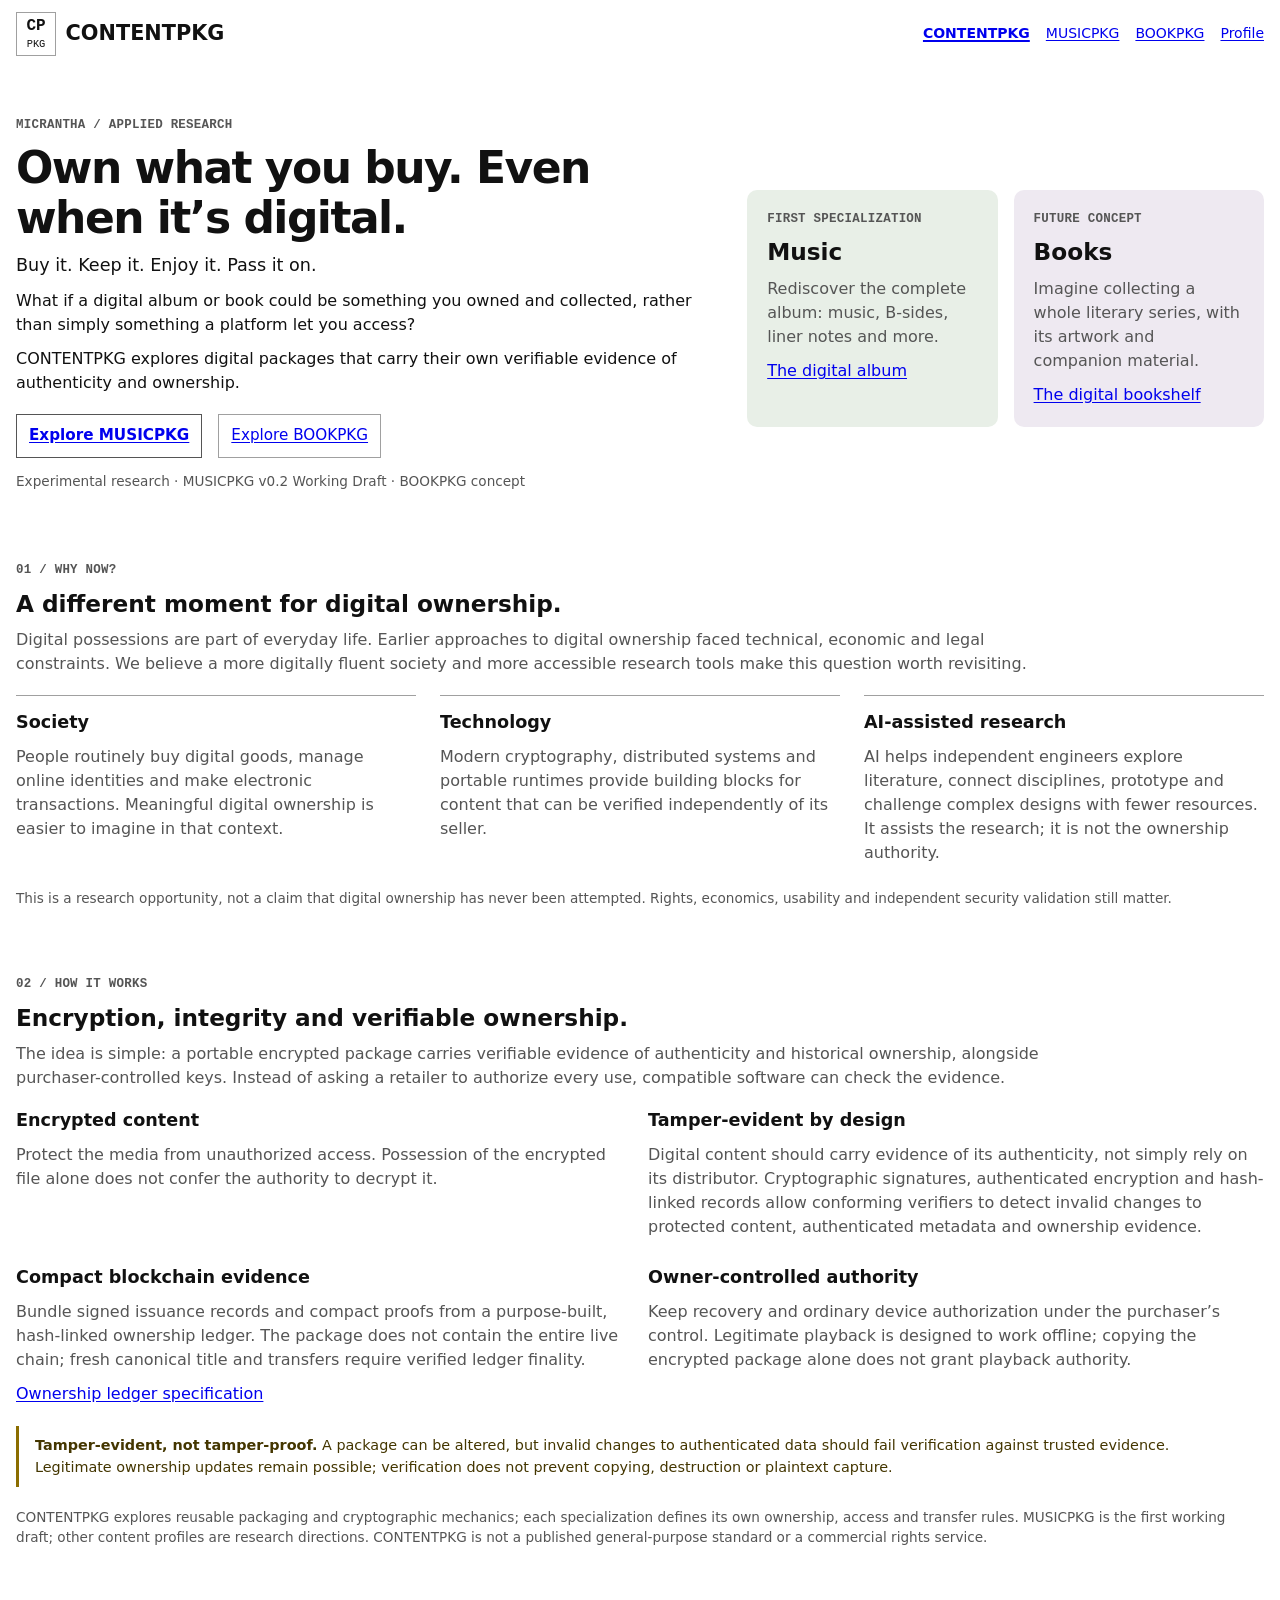
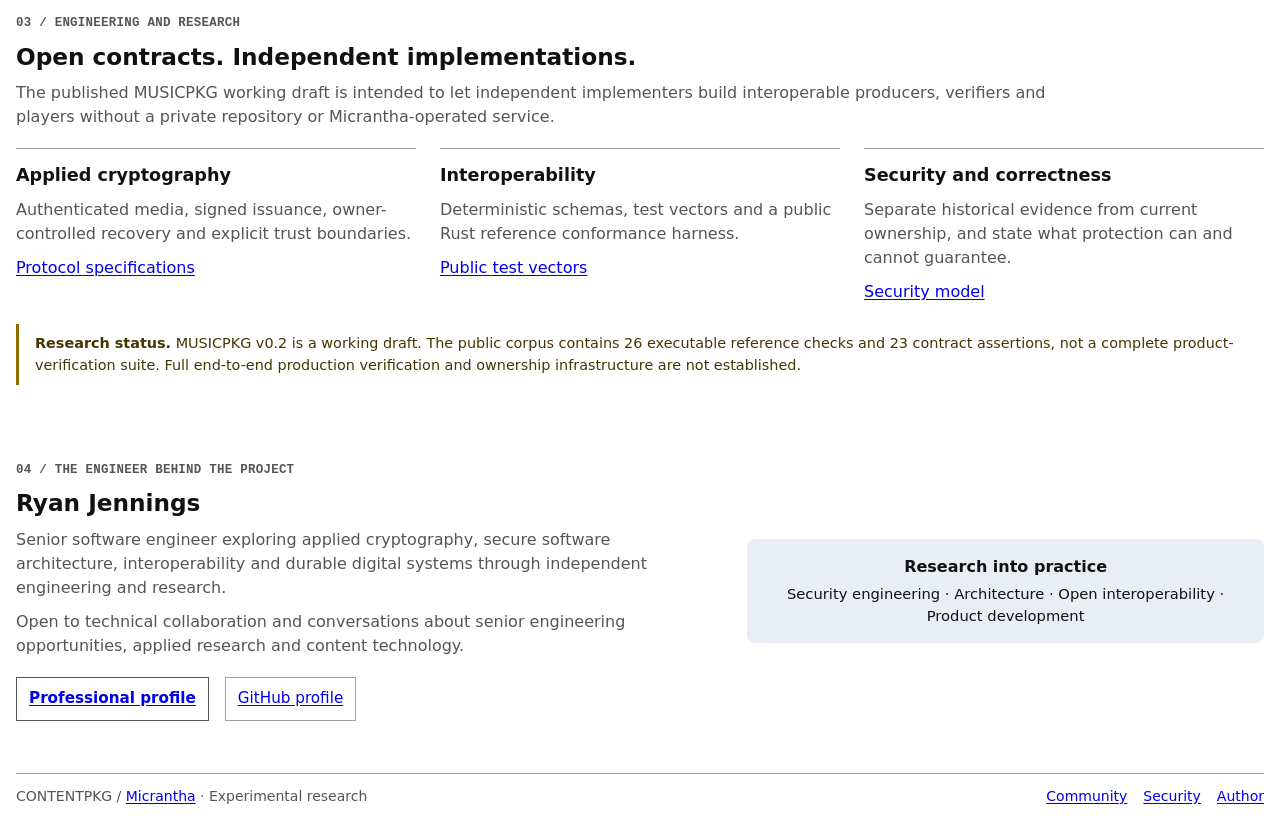
==== commit 2b38a0c3: "feat(site): separate CONTENTPKG, music and book experiences" ====
--- a/site/index.html
+++ b/site/index.html
@@ -5,8 +5,8 @@
   <meta charset="utf-8">
   <meta name="viewport" content="width=device-width, initial-scale=1">
   <meta name="theme-color" content="#ffffff">
-  <meta name="description" content="CONTENTPKG explores how to own what you buy, even when it is digital. MUSICPKG reimagines the album as a complete, collectible artistic experience.">
-  <title>CONTENTPKG — Own what you buy, even when it is digital</title>
+  <meta name="description" content="Research into portable, verifiable digital ownership, starting with music and exploring books.">
+  <title>CONTENTPKG — Own what you buy</title>
   <link rel="icon" href="favicon.svg" type="image/svg+xml">
   <link rel="stylesheet" href="style.css">
 </head>
@@ -14,12 +14,10 @@
   <a class="skip" href="#main">Skip to content</a>
   <header class="wrap nav">
     <a class="brand" href="./"><span class="mark" aria-hidden="true">CP<small>PKG</small></span> CONTENTPKG</a>
-    <nav aria-label="Main navigation">
-      <a href="#music">Music ownership</a>
-      <a href="#why-now">Why now?</a>
-      <a href="#foundation">How it works</a>
-      <a href="#opportunity">Opportunity</a>
-      <a href="#engineering">Engineering</a>
+    <nav aria-label="Product navigation">
+      <a href="index.html" aria-current="page">CONTENTPKG</a>
+      <a href="musicpkg.html">MUSICPKG</a>
+      <a href="bookpkg.html">BOOKPKG</a>
       <a href="https://ryanjennin.gs/">Profile</a>
     </nav>
   </header>
@@ -29,42 +27,18 @@
         <p class="eyebrow">Micrantha / applied research</p>
         <h1>Own what you buy. Even when it’s digital.</h1>
         <p class="lede">Buy it. Keep it. Enjoy it. Pass it on.</p>
-        <p>We once bought music, books and films as things we could keep. Digital distribution brought convenience, but often changed ownership into access. CONTENTPKG explores bringing the qualities of physical ownership to digital purchases, starting with music.</p>
-        <div class="actions">
-          <a class="button primary" href="https://demo.musicpkg.micrantha.com/">Explore the music demo preview</a>
-          <a class="button" href="https://github.com/hackelia-micrantha/contentpkg-community">Read the working draft</a>
-        </div>
-        <p class="meta">Experimental research · MUSICPKG v0.2 Working Draft · Demo access may be restricted</p>
+        <p>What if a digital album or book could be something you owned and collected, rather than simply something a platform let you access?</p>
+        <p>CONTENTPKG explores digital packages that carry their own verifiable evidence of authenticity and ownership.</p>
+        <div class="actions"><a class="button primary" href="musicpkg.html">Explore MUSICPKG</a><a class="button" href="bookpkg.html">Explore BOOKPKG</a></div>
+        <p class="meta">Experimental research · MUSICPKG v0.2 Working Draft · BOOKPKG concept</p>
       </div>
-      <figure class="model">
-        <figcaption class="eyebrow">Imagine a digital album — the vision</figcaption>
-        <div class="node blue"><strong>The complete album</strong><span>Every track, B-sides, bonus recordings, artwork, lyrics, notes and videos</span></div>
-        <div class="connector" aria-hidden="true"></div>
-        <div class="model-pair">
-          <div class="node green"><strong>Enjoy and collect</strong><span>Keep your purchase. Explore the music and the story behind it.</span></div>
-          <div class="node lilac"><strong>Share through ownership</strong><span>Sell or gift it to a friend, who could transfer it back.</span></div>
-        </div>
-        <p class="meta">A proposed premium album experience. Transfers depend on permitted rights and verified ownership; the present demo explores a narrower synthetic music lifecycle.</p>
-      </figure>
-    </section>
-    <section class="wrap section" id="music">
-      <p class="eyebrow">01 / First specialization</p>
-      <h2>Make digital music like CDs again.</h2>
-      <p class="lede">Buy it. Own it. Play it. Back it up. Sell or gift it where permitted.</p>
-      <p>An album is more than its most popular songs. Imagine buying the full creative work: album tracks, B-sides, demos and alternate recordings, with a digital album sleeve containing photographs, artwork, lyrics, credits and stories about the music. It could include videos, interviews and links to related work.</p>
-      <p class="intro">MUSICPKG explores a premium album purchase that you could keep without periodic license renewal. Streaming can remain a way to discover music; a complete album can be something to collect and own.</p>
       <div class="grid two">
-        <article class="panel green"><span class="eyebrow">For listeners</span><h3>More than a playlist</h3><p>Explore the whole album, read its notes, and keep a purchase designed for offline playback and purchaser-controlled recovery.</p></article>
-        <article class="panel blue"><span class="eyebrow">For creators</span><h3>Support the artist</h3><p>A premium full-album sale offers a way for artists to earn more per purchase by offering a richer experience. Actual earnings depend on pricing, rights and distribution arrangements.</p></article>
-        <article class="panel sand"><span class="eyebrow">For collectors</span><h3>Collect, sell or gift</h3><p>Where rights and transfer policy permit, sell an album to a friend, give it away, or receive it back through another legitimate transfer of ownership.</p></article>
-        <article class="panel lilac"><span class="eyebrow">For musicians</span><h3>Discover deeper cuts</h3><p>Find the lesser-known compositions, experiments and alternate arrangements that reveal an artist’s creative process and can inspire your own work.</p></article>
+        <article class="panel green"><p class="eyebrow">First specialization</p><h2>Music</h2><p>Rediscover the complete album: music, B-sides, liner notes and more.</p><a href="musicpkg.html">The digital album</a></article>
+        <article class="panel lilac"><p class="eyebrow">Future concept</p><h2>Books</h2><p>Imagine collecting a whole literary series, with its artwork and companion material.</p><a href="bookpkg.html">The digital bookshelf</a></article>
       </div>
-      <div class="note"><strong>A realistic security boundary.</strong> MUSICPKG does not promise to prevent all audio capture or erase previously obtained plaintext or keys after a transfer. Canonical title transfer depends on the stated registry trust and finality assumptions.</div>
-      <p><a class="button primary" href="https://demo.musicpkg.micrantha.com/">Open the MUSICPKG demo preview</a></p>
-      <p class="meta">The experimental demo may require access approval. The full premium multimedia album is a future product direction, not a feature of this demo. It is not a live marketplace, payment system or production ownership service.</p>
     </section>
     <section class="wrap section" id="why-now">
-      <p class="eyebrow">02 / Why now?</p>
+      <p class="eyebrow">01 / Why now?</p>
       <h2>A different moment for digital ownership.</h2>
       <p class="intro">Digital possessions are part of everyday life. Earlier approaches to digital ownership faced technical, economic and legal constraints. We believe a more digitally fluent society and more accessible research tools make this question worth revisiting.</p>
       <div class="grid three">
@@ -75,7 +49,7 @@
       <p class="meta">This is a research opportunity, not a claim that digital ownership has never been attempted. Rights, economics, usability and independent security validation still matter.</p>
     </section>
     <section class="wrap section" id="foundation">
-      <p class="eyebrow">03 / How it works</p>
+      <p class="eyebrow">02 / How it works</p>
       <h2>Encryption, integrity and verifiable ownership.</h2>
       <p class="intro">The idea is simple: a portable encrypted package carries verifiable evidence of authenticity and historical ownership, alongside purchaser-controlled keys. Instead of asking a retailer to authorize every use, compatible software can check the evidence.</p>
       <div class="grid two">
@@ -87,16 +61,8 @@
       <div class="note"><strong>Tamper-evident, not tamper-proof.</strong> A package can be altered, but invalid changes to authenticated data should fail verification against trusted evidence. Legitimate ownership updates remain possible; verification does not prevent copying, destruction or plaintext capture.</div>
       <p class="meta">CONTENTPKG explores reusable packaging and cryptographic mechanics; each specialization defines its own ownership, access and transfer rules. MUSICPKG is the first working draft; other content profiles are research directions. CONTENTPKG is not a published general-purpose standard or a commercial rights service.</p>
     </section>
-    <section class="wrap section" id="opportunity">
-      <p class="eyebrow">04 / The opportunity</p>
-      <h2>Beyond music.</h2>
-      <div class="grid two">
-        <article class="edge"><h3>Investors and partners</h3><p>Explore the intersection of durable digital purchases, direct-to-fan distribution and verifiable ownership evidence. Books, artwork, films and other digital collections could benefit from related packaging ideas. These are future research directions, with their own access and ownership policies.</p><p>The opportunity is a research hypothesis, not a claim of market traction or an investment offering.</p><a href="https://ryanjennin.gs/">Connect with the project author</a></article>
-        <article class="edge"><h3>Artists, labels and publishers</h3><p>A richer digital edition could complement streaming and offer independent creators a new way to sell directly to their audience. The research explores legitimate purchases without requiring publishers to authorize every ordinary playback.</p><a href="https://github.com/hackelia-micrantha/contentpkg-community/blob/main/PRODUCT.md">Explore the creator and listener contract</a></article>
-      </div>
-    </section>
     <section class="wrap section" id="engineering">
-      <p class="eyebrow">05 / Engineering and research</p>
+      <p class="eyebrow">03 / Engineering and research</p>
       <h2>Open contracts. Independent implementations.</h2>
       <p class="intro">The published MUSICPKG working draft is intended to let independent implementers build interoperable producers, verifiers and players without a private repository or Micrantha-operated service.</p>
       <div class="grid three">
@@ -108,7 +74,7 @@
     </section>
     <section class="wrap section about" id="about">
       <div>
-        <p class="eyebrow">06 / The engineer behind the project</p>
+        <p class="eyebrow">04 / The engineer behind the project</p>
         <h2>Ryan Jennings</h2>
         <p>Senior software engineer exploring applied cryptography, secure software architecture, interoperability and durable digital systems through independent engineering and research.</p>
         <p>Open to technical collaboration and conversations about senior engineering opportunities, applied research and content technology.</p>
--- a/site/style.css
+++ b/site/style.css
@@ -82,3 +82,6 @@
 @media (forced-colors: active) {
   .node, .panel { border: 1px solid CanvasText; }
 }
+
+/* Product navigation: show the current document without relying on color. */
+.nav a[aria-current="page"] { font-weight: 700; text-decoration-thickness: 2px; }
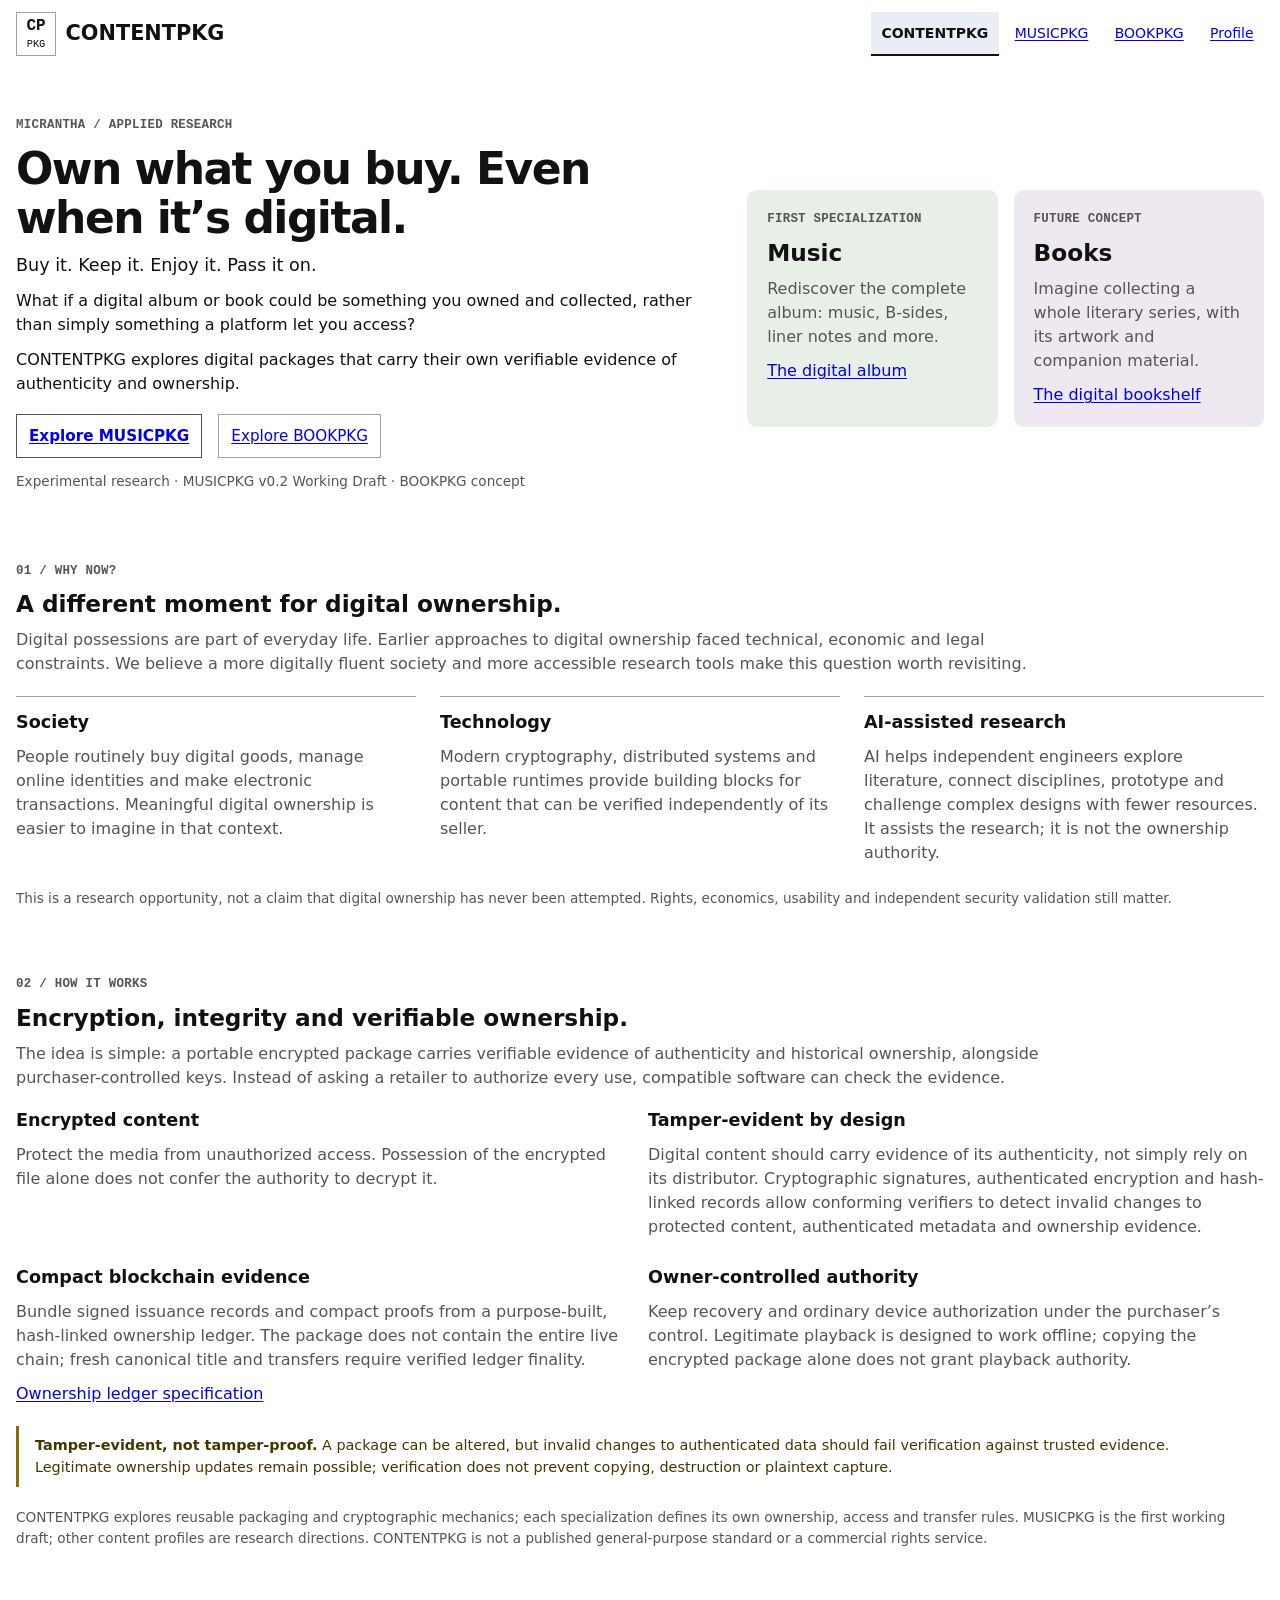
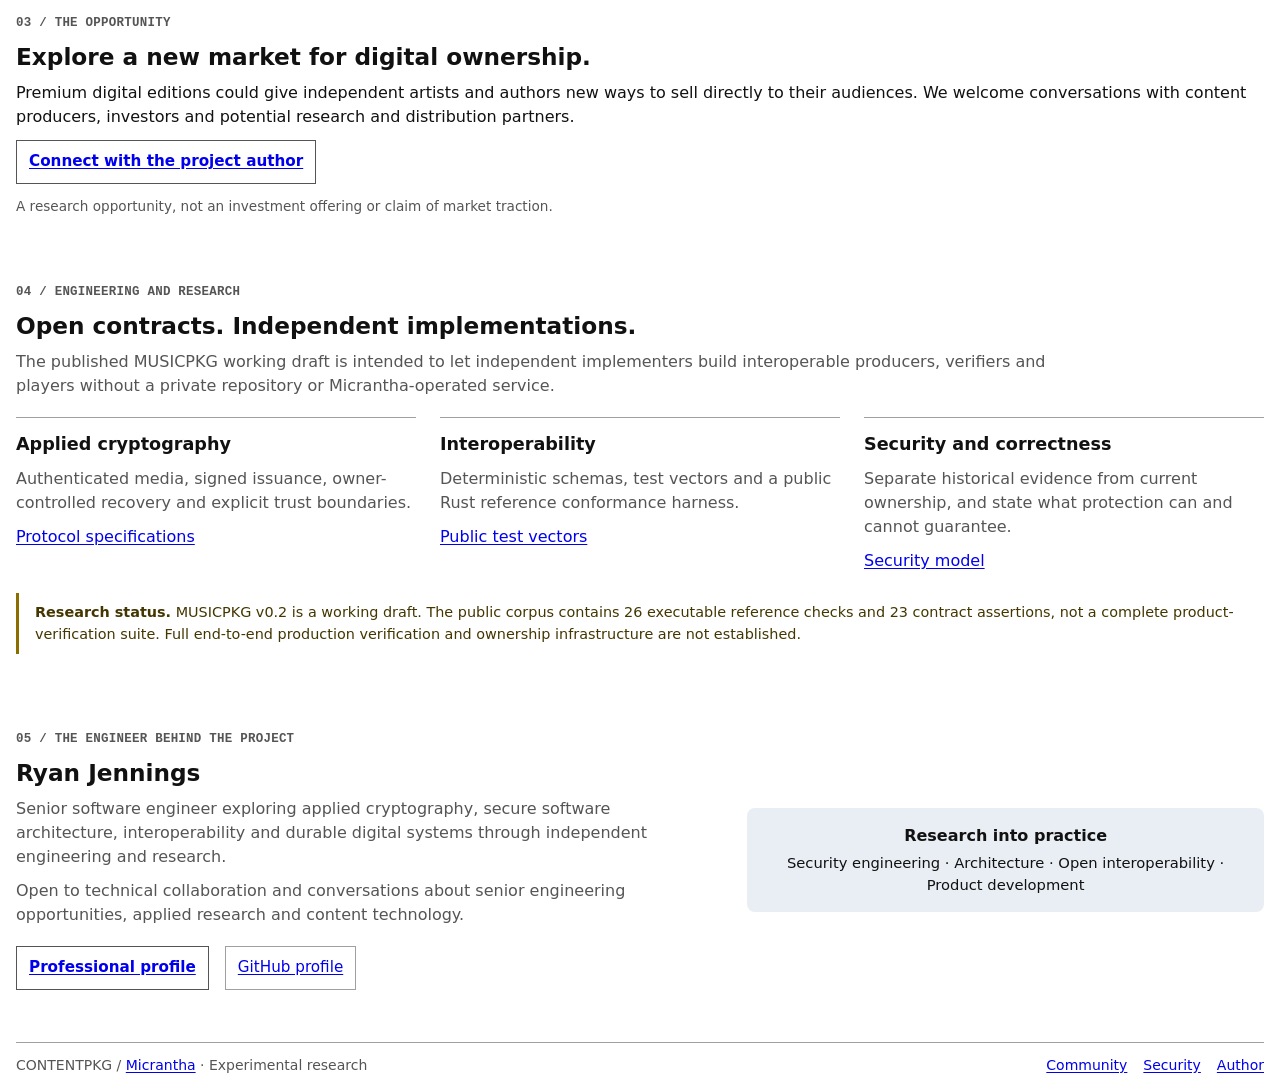
==== commit 1723c204: "fix(site): improve product tabs, demo visibility and partner invitation" ====
--- a/site/index.html
+++ b/site/index.html
@@ -61,8 +61,15 @@
       <div class="note"><strong>Tamper-evident, not tamper-proof.</strong> A package can be altered, but invalid changes to authenticated data should fail verification against trusted evidence. Legitimate ownership updates remain possible; verification does not prevent copying, destruction or plaintext capture.</div>
       <p class="meta">CONTENTPKG explores reusable packaging and cryptographic mechanics; each specialization defines its own ownership, access and transfer rules. MUSICPKG is the first working draft; other content profiles are research directions. CONTENTPKG is not a published general-purpose standard or a commercial rights service.</p>
     </section>
+    <section class="wrap section" id="opportunity">
+      <p class="eyebrow">03 / The opportunity</p>
+      <h2>Explore a new market for digital ownership.</h2>
+      <p>Premium digital editions could give independent artists and authors new ways to sell directly to their audiences. We welcome conversations with content producers, investors and potential research and distribution partners.</p>
+      <p><a class="button primary" href="https://ryanjennin.gs/">Connect with the project author</a></p>
+      <p class="meta">A research opportunity, not an investment offering or claim of market traction.</p>
+    </section>
     <section class="wrap section" id="engineering">
-      <p class="eyebrow">03 / Engineering and research</p>
+      <p class="eyebrow">04 / Engineering and research</p>
       <h2>Open contracts. Independent implementations.</h2>
       <p class="intro">The published MUSICPKG working draft is intended to let independent implementers build interoperable producers, verifiers and players without a private repository or Micrantha-operated service.</p>
       <div class="grid three">
@@ -74,7 +81,7 @@
     </section>
     <section class="wrap section about" id="about">
       <div>
-        <p class="eyebrow">04 / The engineer behind the project</p>
+        <p class="eyebrow">05 / The engineer behind the project</p>
         <h2>Ryan Jennings</h2>
         <p>Senior software engineer exploring applied cryptography, secure software architecture, interoperability and durable digital systems through independent engineering and research.</p>
         <p>Open to technical collaboration and conversations about senior engineering opportunities, applied research and content technology.</p>
--- a/site/style.css
+++ b/site/style.css
@@ -83,5 +83,7 @@
   .node, .panel { border: 1px solid CanvasText; }
 }
 
-/* Product navigation: show the current document without relying on color. */
-.nav a[aria-current="page"] { font-weight: 700; text-decoration-thickness: 2px; }
+/* Product navigation: distinguish the current page without relying on color. */
+.nav nav { gap: .35rem; }
+.nav nav a { display: inline-flex; align-items: center; min-height: 44px; padding: .35rem .65rem; border-bottom: 2px solid transparent; }
+.nav nav a[aria-current="page"] { color: var(--ink); font-weight: 700; background: var(--blue); border-bottom-color: currentColor; text-decoration: none; }
